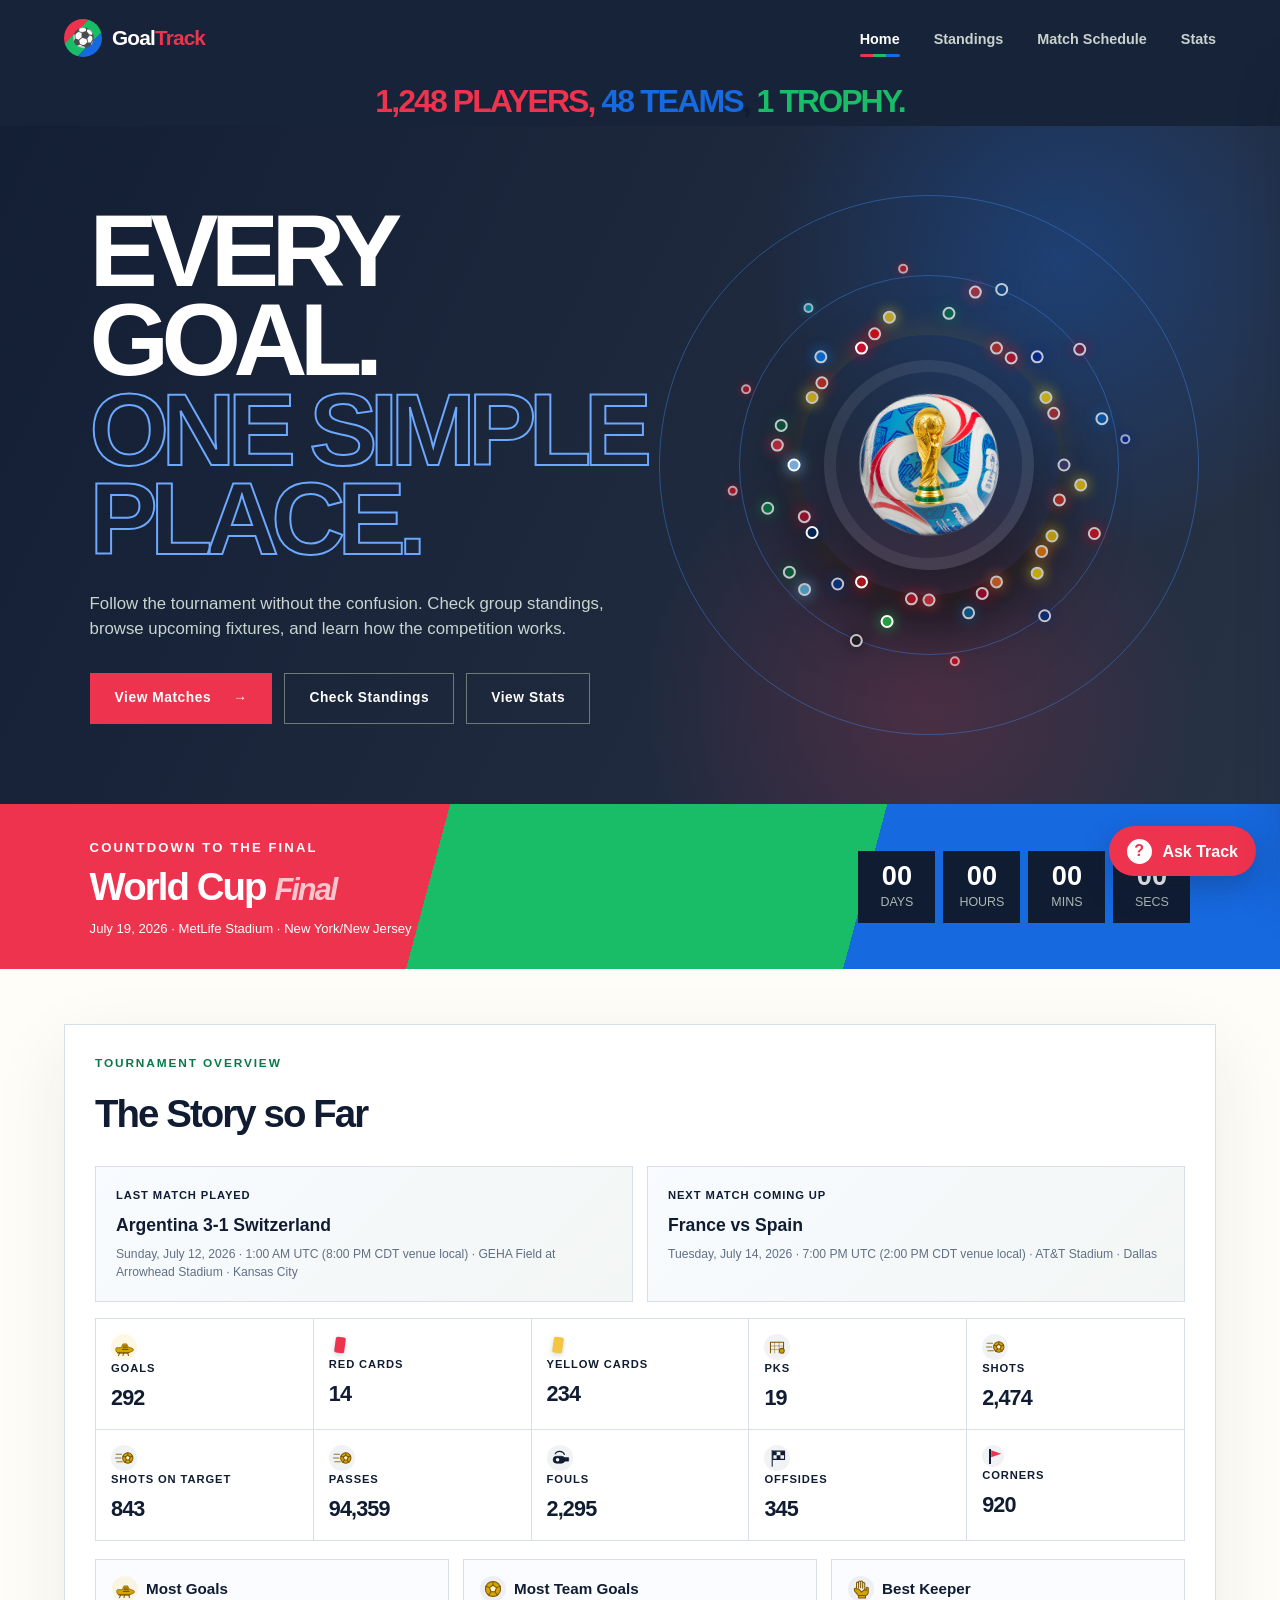
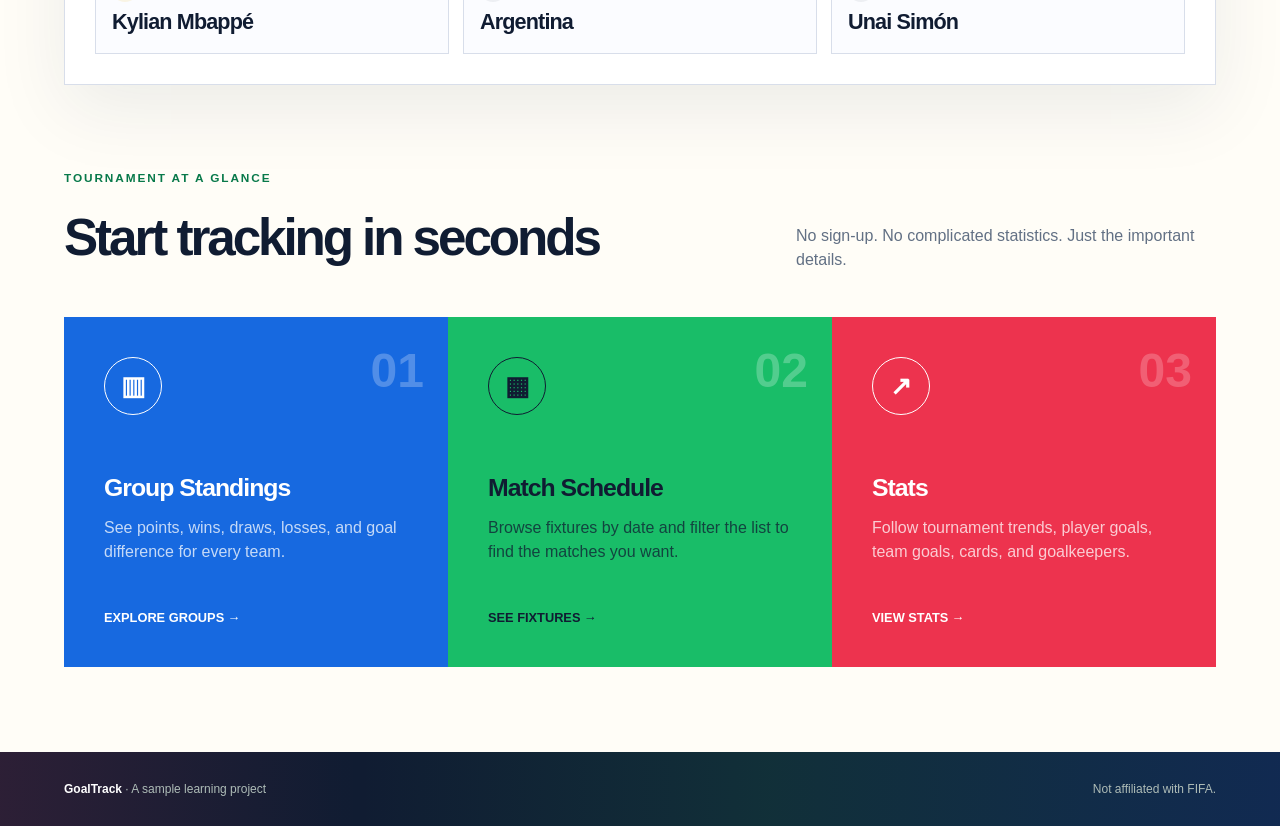
==== index.html @ da6ca35e "Soften active orbit star glow" ====
<!DOCTYPE html>
<html lang="en">
<head>
  <meta charset="UTF-8">
  <meta name="viewport" content="width=device-width, initial-scale=1.0">
  <meta name="description" content="A beginner-friendly FIFA World Cup tracker made with HTML, CSS, and JavaScript.">
  <title>GoalTrack | World Cup Tracker</title>
  <link rel="stylesheet" href="styles.css?v=orbit-star-soft">
</head>
<body>
  <!-- The header is shared across all three pages so navigation feels consistent. -->
  <header class="site-header">
    <a class="brand" href="index.html" aria-label="GoalTrack home">
      <span class="brand-ball" aria-hidden="true">⚽</span>
      <span>Goal<span>Track</span></span>
    </a>

    <button class="menu-button" type="button" aria-label="Open navigation" aria-expanded="false">
      <span></span>
      <span></span>
      <span></span>
    </button>

    <nav class="main-nav" aria-label="Main navigation">
      <a class="active" href="index.html">Home</a>
      <a href="standings.html">Standings</a>
      <a href="schedule.html">Match Schedule</a>
      <a href="stats.html">Stats</a>
    </nav>
  </header>
  <div class="tournament-tagline"><span class="tagline-red">1,248 Players,</span> <span class="tagline-blue">48 Teams</span>, <span class="tagline-green">1 Trophy.</span></div>

  <main>
    <!-- Hero sections quickly explain the purpose of a page. -->
    <section class="hero">
      <div id="badge-animation-stage" class="badge-animation-stage" aria-hidden="true"></div>
      <div class="hero-content">
        <h1>Every goal.<br><span>One simple place.</span></h1>
        <p class="hero-text">
          Follow the tournament without the confusion. Check group standings,
          browse upcoming fixtures, and learn how the competition works.
        </p>
        <div class="hero-actions">
          <a class="button button-primary" href="schedule.html">View Matches <span>→</span></a>
          <a class="button button-secondary" href="standings.html">Check Standings</a>
          <a class="button button-secondary" href="stats.html">View Stats</a>
        </div>
      </div>

      <div class="hero-visual" aria-label="Decorative football tournament graphic">
        <div class="orbit orbit-one"></div>
        <div class="orbit orbit-two"></div>
        <!-- JavaScript adds one progress dot for every tournament team here. -->
        <div id="team-orbit-dots" class="team-orbit-dots" aria-label="Team progress orbit"></div>
        <!-- This image is stored locally so it continues to work offline. -->
        <div class="football">
          <img src="trionda-ball.png" alt="Official adidas Trionda FIFA World Cup 2026 football">
        </div>
        <img class="trophy-overlay" src="world-cup-trophy.png" alt="" aria-hidden="true">
      </div>
    </section>

    <!-- JavaScript fills in the countdown to the tournament final. -->
    <section class="countdown-section" aria-labelledby="countdown-title">
      <div>
        <p class="section-kicker">COUNTDOWN TO THE FINAL</p>
        <h2 id="countdown-title">World Cup <span>Final</span></h2>
        <p>July 19, 2026 · MetLife Stadium · New York/New Jersey</p>
      </div>
      <div class="countdown" aria-label="Countdown to the World Cup final">
        <div><strong id="days">00</strong><span>Days</span></div>
        <div><strong id="hours">00</strong><span>Hours</span></div>
        <div><strong id="minutes">00</strong><span>Mins</span></div>
        <div><strong id="seconds">00</strong><span>Secs</span></div>
      </div>
    </section>

    <section id="tournament-overview" class="tournament-overview" aria-labelledby="overview-title">
      <div class="overview-heading">
        <div>
          <p class="section-kicker">TOURNAMENT OVERVIEW</p>
          <h2 id="overview-title">The Story so Far</h2>
        </div>
      </div>

      <div class="overview-grid">
        <article class="overview-match-card">
          <span>Last match played</span>
          <strong id="overview-last-match">Loading...</strong>
          <p id="overview-last-detail">Checking completed matches.</p>
        </article>

        <article class="overview-match-card">
          <span>Next match coming up</span>
          <strong id="overview-next-match">France vs Morocco</strong>
          <p id="overview-next-detail">Thursday, July 9, 2026 · 4:00 PM · Gillette Stadium · Boston</p>
        </article>
      </div>

      <div id="overview-totals" class="overview-totals" aria-label="Whole tournament totals"></div>

      <div class="overview-leaders">
        <article>
          <h3><span class="overview-icon icon-golden-cleat" aria-hidden="true"><svg viewBox="0 0 64 64" focusable="false"><path class="cleat-upper" d="M10 34 L24 34 L29 23 L40 23 L43 31 L58 37 C60 38 60 42 57 44 L43 50 L18 50 C12 50 8 45 8 39 C8 36 9 35 10 34 Z"></path><path class="cleat-sole" d="M13 49 H46"></path><path class="cleat-laces" d="M30 29 H40 M29 34 H42 M27 39 H44"></path><path class="cleat-stud" d="M19 50 L16 57 M31 50 L29 57 M43 50 L45 57"></path></svg></span> Most Goals</h3>
          <strong id="overview-scorer-title" class="overview-leader-name">Lionel Messi</strong>
        </article>
        <article>
          <h3><span class="overview-icon icon-golden-ball" aria-hidden="true"><svg viewBox="0 0 64 64" focusable="false"><circle class="gold-ball" cx="32" cy="32" r="22"></circle><path class="soccer-panel" d="M32 21 L42 28 L38 40 H26 L22 28 Z"></path><path class="soccer-seams" d="M32 21 L32 10 M42 28 L53 24 M38 40 L45 50 M26 40 L19 50 M22 28 L11 24"></path></svg></span> Most Team Goals</h3>
          <strong id="overview-team-title" class="overview-leader-name">Argentina</strong>
        </article>
        <article>
          <h3><span class="overview-icon icon-golden-glove" aria-hidden="true"><svg viewBox="0 0 64 64" focusable="false"><path class="glove-fingers" d="M19 31 V15 C19 11 25 11 25 15 V29 M25 28 V12 C25 8 31 8 31 12 V28 M31 28 V12 C31 8 37 8 37 12 V29 M37 30 V16 C37 12 43 12 43 16 V34"></path><path class="glove-palm" d="M18 31 C14 28 10 33 14 38 L24 51 H43 C49 51 53 47 53 40 V30 C53 26 47 26 47 30 V36 C44 34 41 34 38 37 L34 41 L27 34 C24 31 21 31 18 31 Z"></path><path class="glove-cuff" d="M25 51 H45 V58 H25 Z"></path></svg></span> Best Keeper</h3>
          <strong id="overview-keeper-title" class="overview-leader-name">Unai Simón</strong>
        </article>
      </div>
    </section>

    <section class="content-section">
      <div class="section-heading">
        <div>
          <p class="section-kicker">TOURNAMENT AT A GLANCE</p>
          <h2>Start tracking in seconds</h2>
        </div>
        <p>No sign-up. No complicated statistics. Just the important details.</p>
      </div>

      <div class="feature-grid">
        <a class="feature-card card-dark" href="standings.html">
          <span class="card-number">01</span>
          <div class="feature-icon">▥</div>
          <h3>Group Standings</h3>
          <p>See points, wins, draws, losses, and goal difference for every team.</p>
          <span class="text-link">Explore groups →</span>
        </a>

        <a class="feature-card card-green" href="schedule.html">
          <span class="card-number">02</span>
          <div class="feature-icon">▦</div>
          <h3>Match Schedule</h3>
          <p>Browse fixtures by date and filter the list to find the matches you want.</p>
          <span class="text-link">See fixtures →</span>
        </a>

        <a class="feature-card card-light" href="stats.html">
          <span class="card-number">03</span>
          <div class="feature-icon">↗</div>
          <h3>Stats</h3>
          <p>Follow tournament trends, player goals, team goals, cards, and goalkeepers.</p>
          <span class="text-link">View stats →</span>
        </a>
      </div>
    </section>
  </main>

  <footer class="site-footer">
    <p><strong>GoalTrack</strong> · A sample learning project</p>
    <p>Not affiliated with FIFA.</p>
  </footer>

  <button id="chat-toggle" class="chat-toggle" type="button" aria-expanded="false" aria-controls="chat-panel">
    <span aria-hidden="true">?</span> Ask Track
  </button>
  <aside id="chat-panel" class="chat-panel" aria-label="GoalTrack data assistant" aria-hidden="true">
    <div class="chat-header">
      <div><strong>Track</strong><span>Answers from this tracker</span></div>
      <button id="chat-close" type="button" aria-label="Close assistant">×</button>
    </div>
    <div id="chat-messages" class="chat-messages" aria-live="polite">
      <div class="chat-message assistant">Ask me about groups, standings, rankings, fixtures, results, or venues.</div>
    </div>
    <div class="chat-suggestions" aria-label="Suggested questions">
      <button type="button">When does Mexico play?</button>
      <button type="button">Show Group A</button>
      <button type="button">Who is ranked first?</button>
    </div>
    <form id="chat-form" class="chat-form">
      <label class="sr-only" for="chat-input">Ask Track a question</label>
      <input id="chat-input" type="text" autocomplete="off" placeholder="Ask about the tournament...">
      <button type="submit">Send</button>
    </form>
  </aside>
  <script src="data-loader.js"></script>
</body>
</html>
---- styles.css ----
﻿/* ---------- 1. Basic setup and reusable colors ---------- */
:root {
  --ink: #101c32;
  --red: #ed334e;
  --red-dark: #b71935;
  --green: #19bd68;
  --green-dark: #08794a;
  --blue: #1769e0;
  --blue-dark: #10469c;
  --cream: #f3f6fb;
  --paper: #fffdf7;
  --muted: #627084;
  --line: #d8deea;
  --white: #ffffff;
  --gold: #f4c542;

}

* {
  box-sizing: border-box;
}

html {
  scroll-behavior: smooth;
}

body {
  margin: 0;
  color: var(--ink);
  background: var(--paper);
  font-family: Arial, Helvetica, sans-serif;
  line-height: 1.5;
}

a {
  color: inherit;
  text-decoration: none;
}

button,
input {
  font: inherit;
}

button,
a {
  -webkit-tap-highlight-color: transparent;
}

.sr-only {
  position: absolute;
  width: 1px;
  height: 1px;
  padding: 0;
  margin: -1px;
  overflow: hidden;
  clip: rect(0, 0, 0, 0);
  white-space: nowrap;
  border: 0;
}

/* ---------- 2. Header and navigation ---------- */
.site-header {
  position: sticky;
  top: 0;
  z-index: 20;
  min-height: 76px;
  padding: 0 5vw;
  display: flex;
  align-items: center;
  justify-content: space-between;
  background: rgba(16, 28, 50, 0.97);
  color: var(--white);
  backdrop-filter: blur(10px);
}

.brand {
  display: flex;
  align-items: center;
  gap: 10px;
  font-size: 1.3rem;
  font-weight: 900;
  letter-spacing: -0.04em;
}

.brand > span:last-child > span {
  color: var(--red);
}

.brand-ball {
  display: grid;
  width: 38px;
  height: 38px;
  place-items: center;
  border-radius: 50%;
  background: linear-gradient(135deg, var(--red) 0 34%, var(--green) 34% 67%, var(--blue) 67%);
  font-size: 1.15rem;
}

.main-nav {
  display: flex;
  align-items: center;
  gap: 34px;
  font-size: 0.9rem;
  font-weight: 700;
}

.main-nav a {
  position: relative;
  padding: 27px 0 24px;
  color: #c8d2ce;
}

.main-nav a:hover,
.main-nav a.active {
  color: var(--white);
}

.main-nav a.active::after {
  position: absolute;
  right: 0;
  bottom: 17px;
  left: 0;
  height: 3px;
  border-radius: 3px;
  background: linear-gradient(90deg, var(--red) 0 33%, var(--green) 33% 66%, var(--blue) 66%);
  content: "";
}

.menu-button {
  display: none;
  padding: 8px;
  border: 0;
  background: transparent;
  cursor: pointer;
}

.menu-button span {
  display: block;
  width: 24px;
  height: 2px;
  margin: 5px;
  background: var(--white);
}

.tournament-tagline {
  position: sticky;
  top: 76px;
  z-index: 19;
  padding: 10px 5vw;
  background: rgba(16, 28, 50, 0.97);
  font-size: clamp(1.25rem, 2.5vw, 2.15rem);
  font-weight: 900;
  line-height: 0.95;
  letter-spacing: -0.06em;
  text-align: center;
  text-transform: uppercase;
}

.tagline-red {
  color: var(--red);
}

.tagline-blue {
  color: var(--blue);
}

.tagline-green {
  color: var(--green);
}

/* ---------- 3. Home hero ---------- */
.hero {
  position: relative;
  min-height: 610px;
  padding: 80px 7vw;
  display: grid;
  grid-template-columns: 1.05fr 0.95fr;
  align-items: center;
  overflow: hidden;
  background:
    radial-gradient(circle at 83% 20%, rgba(23, 105, 224, 0.32), transparent 25%),
    radial-gradient(circle at 72% 85%, rgba(237, 51, 78, 0.2), transparent 26%),
    linear-gradient(115deg, rgba(16, 28, 50, 0.99), rgba(16, 28, 50, 0.9)),
    repeating-linear-gradient(90deg, transparent 0 90px, rgba(255, 255, 255, 0.03) 90px 91px);
  color: var(--white);
}

.hero-content {
  position: relative;
  z-index: 3;
  max-width: 660px;
}

.eyebrow,
.section-kicker {
  margin: 0 0 12px;
  color: var(--green-dark);
  font-size: 0.74rem;
  font-weight: 900;
  letter-spacing: 0.16em;
}

.hero .eyebrow {
  color: #65e79f;
}

.hero h1,
.page-hero h1 {
  margin: 0;
  font-size: clamp(3.6rem, 8vw, 7.5rem);
  line-height: 0.87;
  letter-spacing: -0.075em;
  text-transform: uppercase;
}

.hero h1 span {
  color: transparent;
  -webkit-text-stroke: 2px #6ca8ff;
}

.hero-text {
  max-width: 540px;
  margin: 28px 0 32px;
  color: #c9d4d0;
  font-size: 1.05rem;
}

.hero-actions {
  display: flex;
  flex-wrap: wrap;
  gap: 12px;
}

.button {
  min-height: 51px;
  padding: 0 24px;
  display: inline-flex;
  align-items: center;
  justify-content: center;
  gap: 22px;
  border: 1px solid transparent;
  font-size: 0.86rem;
  font-weight: 900;
  letter-spacing: 0.04em;
}

.button-primary {
  background: var(--red);
  color: var(--white);
}

.button-secondary {
  border-color: #6d7b76;
  color: var(--white);
}

.button:hover {
  transform: translateY(-2px);
}

.hero-visual {
  position: relative;
  z-index: 3;
  min-height: 420px;
}

.badge-animation-stage {
  position: absolute;
  inset: 0;
  z-index: 0;
  overflow: hidden;
  pointer-events: none;
}

.badge-animation-stage.has-featured-badge-match {
  z-index: 7;
}

.shirt-badge-background {
  position: absolute;
  inset: -14%;
  display: grid;
  place-items: center;
  opacity: 0;
  transform: translateX(34vw) scale(1.08);
  animation: shirtBadgeFromRight 5s ease-in-out both;
}

.badge-from-right {
  animation-name: shirtBadgeFromRight;
}

.badge-from-left {
  animation-name: shirtBadgeFromLeft;
}

.badge-from-top {
  animation-name: shirtBadgeFromTop;
}

.badge-from-bottom {
  animation-name: shirtBadgeFromBottom;
}

.badge-from-middle {
  animation-name: shirtBadgeFromMiddle;
}

.badge-split-replace {
  animation-name: shirtBadgeSplitReplace;
}

.badge-close-in {
  animation-name: shirtBadgeCloseIn;
}

.shirt-badge-background img {
  width: min(46vw, 430px);
  height: min(46vw, 430px);
  object-fit: contain;
  opacity: 0.28;
  image-rendering: auto;
  filter: drop-shadow(0 22px 42px rgba(0, 0, 0, 0.42));
}

.shirt-badge-background.badge-needs-white-backdrop img {
  padding: clamp(18px, 3vw, 34px);
  background: rgba(255, 255, 255, 0.9);
  box-shadow: 0 24px 50px rgba(0, 0, 0, 0.32);
}

.featured-badge-match {
  position: absolute;
  inset: -10%;
  display: grid;
  place-items: center;
  grid-template-columns: 1fr;
  align-items: center;
  justify-content: center;
  animation: featuredBadgeFadeIn 900ms ease-out both;
}

.featured-split-badge {
  position: relative;
  width: min(50vw, 470px);
  height: min(50vw, 470px);
  opacity: 0.52;
  overflow: hidden;
  display: grid;
  place-items: center;
  border: clamp(8px, 1.4vw, 16px) solid rgba(255, 255, 255, 0.24);
  border-radius: 22% 22% 44% 44%;
  background: rgba(255, 255, 255, 0.07);
  box-shadow:
    inset 0 -85px 110px rgba(0, 0, 0, 0.2),
    0 32px 70px rgba(0, 0, 0, 0.38);
}

.featured-badge-half {
  position: absolute;
  inset: 0;
  min-width: 0;
  height: 100%;
  display: grid;
  place-items: center;
  overflow: hidden;
}

.featured-badge-half-home {
  clip-path: polygon(0 0, 63% 0, 37% 100%, 0 100%);
}

.featured-badge-half-away {
  clip-path: polygon(63% 0, 100% 0, 100% 100%, 37% 100%);
}

.featured-badge-half img,
.featured-badge-half .shirt-crest-fallback {
  width: min(34vw, 340px);
  height: min(34vw, 340px);
  object-fit: contain;
  filter: drop-shadow(0 26px 50px rgba(0, 0, 0, 0.46));
}

.featured-badge-half-home img,
.featured-badge-half-home .shirt-crest-fallback {
  transform: translateX(-8%);
}

.featured-badge-half-away img,
.featured-badge-half-away .shirt-crest-fallback {
  transform: translateX(8%);
}

.featured-badge-half .shirt-crest-fallback {
  opacity: 0.45;
}

.featured-badge-half.badge-needs-white-backdrop img {
  padding: clamp(16px, 2.5vw, 30px);
  background: rgba(255, 255, 255, 0.9);
  box-shadow: 0 24px 50px rgba(0, 0, 0, 0.32);
}

.featured-badge-divider {
  position: absolute;
  top: 5%;
  left: 50%;
  width: 3px;
  height: 90%;
  transform: translateX(-50%) skewX(-14deg);
  transform-origin: center;
  background: linear-gradient(transparent, rgba(255, 255, 255, 0.84), transparent);
  box-shadow: 0 0 22px rgba(255, 255, 255, 0.28);
}

.featured-scoreboard,
.featured-badge-vs {
  position: absolute;
  z-index: 3;
  font-family: var(--display-font);
  font-size: clamp(2.4rem, 6vw, 6rem);
  font-weight: 900;
  letter-spacing: -0.08em;
  text-shadow: 0 20px 45px rgba(0, 0, 0, 0.7);
}

.featured-scoreboard {
  top: clamp(20px, 6vw, 52px);
  left: 50%;
  color: #050505;
  display: inline-flex;
  align-items: center;
  justify-content: center;
  gap: clamp(8px, 1.6vw, 18px);
  padding: 0;
  transform: translateX(-50%);
  background: transparent;
  box-shadow: none;
}

.featured-score-dash {
  opacity: 0.62;
}

.featured-scoreboard:empty {
  display: none;
}

.featured-badge-vs {
  position: absolute;
  inset: 0;
  display: grid;
  place-items: center;
  font-size: clamp(2.2rem, 6vw, 5rem);
  color: rgba(255, 255, 255, 0.88);
}

.shirt-crest-fallback {
  width: min(46vw, 430px);
  height: min(46vw, 430px);
  display: grid;
  place-items: center;
  border: 18px solid rgba(255, 255, 255, 0.28);
  border-radius: 22% 22% 44% 44%;
  background:
    linear-gradient(135deg, rgba(255, 255, 255, 0.18), transparent 38%),
    radial-gradient(circle at 50% 18%, rgba(255, 255, 255, 0.18), transparent 32%),
    var(--badge-color);
  box-shadow:
    inset 0 -80px 100px rgba(0, 0, 0, 0.22),
    0 30px 70px rgba(0, 0, 0, 0.38);
  opacity: 0.18;
}

.shirt-crest-fallback span {
  color: rgba(255, 255, 255, 0.86);
  font-size: clamp(3.8rem, 10vw, 8rem);
  font-weight: 950;
  letter-spacing: -0.08em;
  text-shadow: 0 20px 45px rgba(0, 0, 0, 0.36);
}

@keyframes shirtBadgeFromRight {
  0% {
    opacity: 0;
    transform: translateX(34vw) scale(1.08);
  }
  20%, 76% {
    opacity: 1;
    transform: translateX(0) scale(1);
  }
  100% {
    opacity: 0;
    transform: translateX(0) scale(1);
  }
}

@keyframes shirtBadgeFromLeft {
  0% {
    opacity: 0;
    transform: translateX(-34vw) scale(1.08);
  }
  20%, 76% {
    opacity: 1;
    transform: translateX(0) scale(1);
  }
  100% {
    opacity: 0;
    transform: translateX(0) scale(1);
  }
}

@keyframes shirtBadgeFromTop {
  0% {
    opacity: 0;
    transform: translateY(-28vh) scale(1.08);
  }
  20%, 76% {
    opacity: 1;
    transform: translateY(0) scale(1);
  }
  100% {
    opacity: 0;
    transform: translateY(0) scale(1);
  }
}

@keyframes shirtBadgeFromBottom {
  0% {
    opacity: 0;
    transform: translateY(28vh) scale(1.08);
  }
  20%, 76% {
    opacity: 1;
    transform: translateY(0) scale(1);
  }
  100% {
    opacity: 0;
    transform: translateY(0) scale(1);
  }
}

@keyframes shirtBadgeFromMiddle {
  0% {
    opacity: 0;
    transform: scale(0.18);
    filter: blur(8px);
  }
  18%, 76% {
    opacity: 1;
    transform: scale(1);
    filter: blur(0);
  }
  100% {
    opacity: 0;
    transform: scale(1);
    filter: blur(0);
  }
}

@keyframes shirtBadgeSplitReplace {
  0% {
    opacity: 0;
    clip-path: inset(0 50% 0 50%);
    transform: scale(1.06);
  }
  20%, 76% {
    opacity: 1;
    clip-path: inset(0 0 0 0);
    transform: scale(1);
  }
  100% {
    opacity: 0;
    clip-path: inset(0 0 0 0);
    transform: scale(1);
  }
}

@keyframes shirtBadgeCloseIn {
  0% {
    opacity: 0;
    transform: translate(-42vw, -30vh) scale(2.2) rotate(-14deg);
    filter: blur(8px);
  }
  16% {
    opacity: 1;
    transform: translate(7vw, 5vh) scale(1.16) rotate(3deg);
    filter: blur(0);
  }
  28%, 76% {
    opacity: 1;
    transform: translate(0, 0) scale(1) rotate(0);
    filter: blur(0);
  }
  100% {
    opacity: 0;
    transform: translate(0, 0) scale(1) rotate(0);
    filter: blur(0);
  }
}

@keyframes featuredBadgeFadeIn {
  from {
    opacity: 0;
    transform: scale(1.08);
  }
  to {
    opacity: 0.32;
    transform: scale(1);
  }
}

@media (prefers-reduced-motion: reduce) {
  .shirt-badge-background {
    animation: none;
    opacity: 0.24;
    transform: none;
  }

  .shirt-badge-background:not(:first-child) {
    display: none;
  }
}

.hero-visual::before {
  content: "";
  position: absolute;
  top: 50%;
  left: 50%;
  z-index: 1;
  width: 260px;
  height: 260px;
  border-radius: 50%;
  background: transparent;
  box-shadow:
    0 35px 70px rgba(0, 0, 0, 0.45),
    0 0 34px rgba(255, 204, 61, 0.18);
  transform: translate(-50%, -50%);
}

.football {
  position: absolute;
  top: 50%;
  left: 50%;
  z-index: 4;
  width: 210px;
  height: 210px;
  display: block;
  border: 12px solid rgba(255, 255, 255, 0.08);
  border-radius: 50%;
  background: transparent;
  box-shadow:
    0 35px 60px rgba(0, 0, 0, 0.35);
  transform: translate(-50%, -50%) rotate(-9deg);
}

.football img {
  display: block;
  width: 100%;
  height: 100%;
  border-radius: 50%;
  object-fit: cover;
  mix-blend-mode: multiply;
}

.trophy-overlay {
  position: absolute;
  top: 50%;
  left: 50%;
  z-index: 6;
  width: 116px;
  height: 188px;
  object-fit: contain;
  filter:
    drop-shadow(0 14px 12px rgba(0, 0, 0, 0.48))
    drop-shadow(0 0 13px rgba(255, 204, 61, 0.32));
  transform: translate(-50%, -54%);
  pointer-events: none;
}

.orbit {
  position: absolute;
  top: 50%;
  left: 50%;
  z-index: 2;
  border: 1px solid rgba(64, 139, 244, 0.42);
  border-radius: 50%;
  transform: translate(-50%, -50%);
}

.orbit-one {
  width: 380px;
  height: 380px;
}

.orbit-two {
  width: 540px;
  height: 540px;
}

.team-orbit-dots {
  position: absolute;
  inset: 0;
  z-index: 5;
  pointer-events: none;
}

.team-orbit-dot {
  position: absolute;
  top: 50%;
  left: 50%;
  width: 10px;
  height: 10px;
  padding: 0;
  border: 2px solid rgba(255, 255, 255, 0.8);
  border-radius: 50%;
  background: var(--team-color);
  box-shadow: 0 0 10px color-mix(in srgb, var(--team-color) 75%, transparent);
  transform:
    translate(-50%, -50%)
    translate(var(--dot-x), var(--dot-y));
  transition: transform 600ms ease, width 250ms ease, height 250ms ease;
  pointer-events: auto;
  cursor: help;
}

.team-orbit-dot.has-progress {
  width: 13px;
  height: 13px;
  border-color: var(--white);
  box-shadow: 0 0 14px var(--team-color);
}

.team-orbit-dot.has-loss {
  opacity: 0.72;
}

.team-orbit-dot.is-featured {
  z-index: 9;
  width: 18px;
  height: 18px;
  opacity: 1;
  border-color: var(--white);
  box-shadow:
    0 0 0 3px color-mix(in srgb, var(--team-color) 14%, transparent),
    0 0 12px color-mix(in srgb, var(--team-color) 70%, transparent),
    0 0 22px color-mix(in srgb, var(--team-color) 45%, transparent);
  animation: featuredOrbitFade 5s ease-in-out both;
}

.team-orbit-dot.is-featured::before {
  content: "";
  position: absolute;
  top: 50%;
  left: 50%;
  width: min(56vw, 500px);
  height: min(56vw, 500px);
  pointer-events: none;
  background:
    linear-gradient(90deg, transparent 0 8%, color-mix(in srgb, var(--team-color) 62%, white) 8.7% 9.1%, transparent 10.3% 48.4%, color-mix(in srgb, var(--team-color) 66%, white) 49.9% 50.1%, transparent 51.6% 89.7%, color-mix(in srgb, var(--team-color) 62%, white) 90.9% 91.3%, transparent 92% 100%),
    linear-gradient(0deg, transparent 0 8%, color-mix(in srgb, var(--team-color) 62%, white) 8.7% 9.1%, transparent 10.3% 48.4%, color-mix(in srgb, var(--team-color) 66%, white) 49.9% 50.1%, transparent 51.6% 89.7%, color-mix(in srgb, var(--team-color) 62%, white) 90.9% 91.3%, transparent 92% 100%);
  clip-path: polygon(50% 0, 51.4% 4%, 50.2% 46%, 96% 48.6%, 100% 50%, 96% 51.4%, 50.2% 54%, 51.4% 96%, 50% 100%, 48.6% 96%, 49.8% 54%, 4% 51.4%, 0 50%, 4% 48.6%, 49.8% 46%, 48.6% 4%);
  filter: drop-shadow(0 0 4px color-mix(in srgb, var(--team-color) 65%, transparent));
  opacity: 0;
  transform: translate(-50%, -50%);
  animation: featuredOrbitFade 5s ease-in-out both;
}

.team-orbit-dot::after {
  position: absolute;
  bottom: calc(100% + 8px);
  left: 50%;
  z-index: 8;
  width: max-content;
  max-width: 150px;
  padding: 5px 8px;
  border-radius: 4px;
  background: var(--ink);
  color: var(--white);
  content: attr(data-label);
  font-size: 0.78rem;
  font-weight: 900;
  opacity: 0;
  transform: translateX(-50%) translateY(4px);
  transition: opacity 150ms ease, transform 150ms ease;
  pointer-events: none;
}

.team-orbit-dot:hover::after,
.team-orbit-dot:focus-visible::after {
  opacity: 1;
  transform: translateX(-50%) translateY(0);
}

@keyframes featuredOrbitFade {
  0% {
    opacity: 0;
  }

  18%, 78% {
    opacity: 0.48;
  }

  100% {
    opacity: 0;
  }
}

.country-chip {
  position: absolute;
  z-index: 4;
  padding: 10px 14px;
  border: 1px solid rgba(255, 255, 255, 0.18);
  background: rgba(255, 255, 255, 0.1);
  font-size: 0.74rem;
  font-weight: 900;
  backdrop-filter: blur(8px);
}

.country-chip span {
  margin-right: 7px;
  font-size: 1rem;
}

.chip-one { border-left: 3px solid var(--blue); }
.chip-two { border-left: 3px solid var(--green); }
.chip-three { border-left: 3px solid var(--red); }

.chip-one { top: 9%; left: 10%; }
.chip-two { right: 3%; bottom: 20%; }
.chip-three { bottom: 4%; left: 13%; }

/* ---------- 4. Countdown and shared content sections ---------- */
.countdown-section {
  padding: 30px 7vw;
  display: flex;
  align-items: center;
  justify-content: space-between;
  gap: 30px;
  background: linear-gradient(105deg, var(--red) 0 34%, var(--green) 34% 67%, var(--blue) 67%);
  color: var(--white);
}

.countdown-section h2 {
  margin: 0;
  font-size: clamp(1.6rem, 3vw, 2.5rem);
  letter-spacing: -0.05em;
}

.countdown-section h2 span {
  color: rgba(255, 255, 255, 0.72);
  font-size: 0.8em;
  font-style: italic;
}

.countdown-section p {
  margin: 4px 0 0;
  font-size: 0.82rem;
}

.countdown-section .section-kicker {
  color: var(--white);
}

.countdown {
  display: flex;
  gap: 8px;
}

.countdown div {
  min-width: 77px;
  padding: 11px 12px;
  text-align: center;
  background: var(--ink);
  color: var(--white);
}

.countdown strong,
.countdown span {
  display: block;
}

.countdown strong {
  font-size: 1.7rem;
  line-height: 1;
}

.countdown span {
  margin-top: 4px;
  color: #aab8b3;
  font-size: 0.78rem;
  text-transform: uppercase;
}

.tournament-overview {
  width: min(1180px, 90vw);
  margin: 55px auto 0;
  padding: 30px;
  border: 1px solid var(--line);
  background: var(--white);
  box-shadow: 0 24px 70px rgba(18, 33, 58, 0.08);
}

.overview-heading {
  display: flex;
  align-items: end;
  justify-content: space-between;
  gap: 24px;
  margin-bottom: 24px;
}

.overview-heading h2 {
  margin: 0;
  font-size: clamp(1.8rem, 3vw, 2.8rem);
  letter-spacing: -0.05em;
}

.overview-heading > p {
  max-width: 410px;
  margin: 0 0 6px;
  color: var(--muted);
  font-size: 0.86rem;
}

.overview-grid {
  display: grid;
  grid-template-columns: repeat(2, minmax(0, 1fr));
  gap: 14px;
}

.overview-match-card {
  padding: 20px;
  background: linear-gradient(135deg, #f8fbff, #f2f6f4);
  border: 1px solid var(--line);
}

.overview-match-card span,
.overview-totals span {
  display: block;
  color: var(--ink);
  font-size: 0.7rem;
  font-weight: 900;
  letter-spacing: 0.08em;
  text-transform: uppercase;
}

.overview-match-card strong {
  display: block;
  margin-top: 8px;
  color: var(--ink);
  font-size: 1.1rem;
}

.overview-match-card p {
  margin: 6px 0 0;
  color: var(--muted);
  font-size: 0.76rem;
}

.overview-totals {
  margin-top: 16px;
  display: grid;
  grid-template-columns: repeat(5, minmax(0, 1fr));
  border-top: 1px solid var(--line);
  border-left: 1px solid var(--line);
}

.overview-totals article {
  padding: 15px;
  border-right: 1px solid var(--line);
  border-bottom: 1px solid var(--line);
  background: #fff;
}

.overview-totals strong {
  display: block;
  margin-top: 5px;
  color: var(--ink);
  font-size: 1.35rem;
  letter-spacing: -0.04em;
}

.overview-leaders {
  margin-top: 18px;
  display: grid;
  grid-template-columns: repeat(3, minmax(0, 1fr));
  gap: 14px;
}

.overview-leaders article {
  border: 1px solid var(--line);
  background: #fbfcff;
}

.overview-leaders h3 {
  margin: 0;
  padding: 16px 16px 8px;
  display: flex;
  align-items: center;
  gap: 8px;
  color: var(--ink);
  font-size: 0.95rem;
}

.overview-leader-name {
  display: block;
  padding: 0 16px 18px;
  color: var(--ink);
  font-size: 1.35rem;
  line-height: 1.15;
  letter-spacing: -0.04em;
}

.overview-icon {
  position: relative;
  display: inline-block;
  width: 22px;
  height: 22px;
  margin-right: 7px;
  border-radius: 50%;
  background: rgba(16, 28, 50, 0.06);
  vertical-align: middle;
}

.overview-leaders h3 .overview-icon {
  flex: 0 0 auto;
  margin-right: 0;
}

.icon-golden-cleat {
  width: 26px;
  height: 26px;
  background: rgba(244, 197, 66, 0.14);
}

.overview-icon svg {
  position: absolute;
  inset: 2px;
  width: 22px;
  height: 22px;
}

.icon-golden-goal,
.icon-kick-ball,
.icon-golden-ball,
.icon-golden-glove,
.icon-slide-tackle,
.icon-checkered-flag {
  width: 26px;
  height: 26px;
}

.icon-golden-goal svg,
.icon-kick-ball svg,
.icon-golden-ball svg,
.icon-golden-glove svg,
.icon-slide-tackle svg,
.icon-checkered-flag svg {
  width: 22px;
  height: 22px;
}

.cleat-upper {
  fill: #d6a300;
  stroke: #7a5600;
  stroke-width: 2;
  stroke-linejoin: round;
}

.cleat-sole,
.cleat-laces,
.cleat-stud {
  fill: none;
  stroke: #7a5600;
  stroke-width: 3;
  stroke-linecap: round;
  stroke-linejoin: round;
}

.icon-red-card,
.icon-yellow-card {
  border-radius: 5px;
  background: transparent;
}

.icon-red-card::before,
.icon-yellow-card::before {
  content: "";
  position: absolute;
  inset: 3px 6px;
  border-radius: 2px;
  transform: rotate(8deg);
  box-shadow: 0 2px 5px rgba(16, 28, 50, 0.18);
}

.icon-red-card::before {
  background: var(--red);
}

.icon-yellow-card::before {
  background: var(--gold);
}

.goal-frame,
.goal-net,
.soccer-seams,
.glove-fingers,
.flag-pole,
.flag-border {
  fill: none;
  stroke: #7a5600;
  stroke-width: 3;
  stroke-linecap: round;
  stroke-linejoin: round;
}

.goal-net {
  stroke-width: 1.8;
  opacity: 0.75;
}

.goal-ball,
.gold-ball {
  fill: #d6a300;
  stroke: #7a5600;
  stroke-width: 3;
}

.glove-palm,
.glove-cuff {
  fill: #d6a300;
  stroke: #7a5600;
  stroke-width: 3;
  stroke-linejoin: round;
}

.shot-motion,
.foul-lanyard {
  fill: none;
  stroke: #7a5600;
  stroke-width: 3;
  stroke-linecap: round;
  stroke-linejoin: round;
}

.shot-motion {
  opacity: 0.8;
}

.shot-ball {
  fill: #d6a300;
  stroke: #7a5600;
  stroke-width: 3;
}

.soccer-panel {
  fill: #fff7cf;
  stroke: #7a5600;
  stroke-width: 3;
  stroke-linejoin: round;
}

.soccer-seams {
  stroke-width: 3;
}

.foul-whistle,
.foul-mouth {
  fill: var(--ink);
  stroke: var(--ink);
  stroke-width: 2;
  stroke-linejoin: round;
}

.foul-mouth {
  rx: 2;
}

.foul-hole {
  fill: var(--white);
}

.foul-lanyard {
  stroke: var(--ink);
  stroke-width: 3;
}

.flag-pole,
.flag-border {
  stroke: var(--ink);
}

.flag-black {
  fill: var(--ink);
}

.icon-corner-flag::before {
  content: "";
  position: absolute;
  left: 7px;
  top: 4px;
  width: 2px;
  height: 15px;
  background: var(--ink);
}

.icon-corner-flag::after {
  content: "";
  position: absolute;
  left: 9px;
  top: 5px;
  width: 10px;
  height: 7px;
  background: var(--red);
  clip-path: polygon(0 0, 100% 50%, 0 100%);
}


.overview-leader-row {
  min-height: 56px;
  padding: 10px 14px;
  display: grid;
  grid-template-columns: 26px 1fr auto;
  align-items: center;
  gap: 9px;
  border-bottom: 1px solid #edf0f5;
}

.overview-leader-row:last-child {
  border-bottom: 0;
}

.overview-leader-row > span {
  display: grid;
  width: 24px;
  height: 24px;
  place-items: center;
  border-radius: 50%;
  background: var(--ink);
  color: var(--white);
  font-size: 0.68rem;
  font-weight: 900;
}

.overview-leader-row strong,
.overview-leader-row small {
  display: block;
}

.overview-leader-row strong {
  font-size: 0.76rem;
}

.overview-leader-row small {
  margin-top: 3px;
  color: var(--muted);
  font-size: 0.62rem;
}

.overview-leader-row b {
  color: var(--ink);
  font-size: 0.68rem;
}

.content-section {
  width: min(1180px, 90vw);
  margin: 0 auto;
  padding: 85px 0;
}

.section-heading,
.standings-toolbar,
.schedule-toolbar {
  display: flex;
  align-items: end;
  justify-content: space-between;
  gap: 30px;
}

.section-heading h2,
.standings-toolbar h2 {
  margin: 0;
  font-size: clamp(2rem, 4vw, 3.3rem);
  letter-spacing: -0.06em;
}

.section-heading > p {
  max-width: 420px;
  margin: 0 0 5px;
  color: var(--muted);
}

.feature-grid {
  margin-top: 40px;
  display: grid;
  grid-template-columns: repeat(3, 1fr);
}

.feature-card {
  position: relative;
  min-height: 350px;
  padding: 40px;
  display: flex;
  flex-direction: column;
  align-items: flex-start;
  overflow: hidden;
  transition: transform 180ms ease;
}

a.feature-card:hover {
  z-index: 2;
  transform: translateY(-8px);
}

.card-dark {
  background: var(--blue);
  color: var(--white);
}

.card-green {
  background: var(--green);
}

.card-light {
  background: var(--red);
  color: var(--white);
}

.card-number {
  position: absolute;
  top: 18px;
  right: 24px;
  color: rgba(255, 255, 255, 0.25);
  font-size: 3rem;
  font-weight: 900;
}

.card-light .card-number {
  color: rgba(255, 255, 255, 0.22);
}

.feature-icon {
  display: grid;
  width: 58px;
  height: 58px;
  place-items: center;
  border: 1px solid currentColor;
  border-radius: 50%;
  font-size: 1.6rem;
  font-weight: 900;
}

.feature-card h3 {
  margin: 54px 0 10px;
  font-size: 1.55rem;
  letter-spacing: -0.04em;
}

.feature-card p {
  margin: 0;
  color: inherit;
  opacity: 0.75;
}

.text-link {
  margin-top: auto;
  padding-top: 25px;
  font-size: 0.8rem;
  font-weight: 900;
  text-transform: uppercase;
}

/* ---------- 5. Inner-page hero ---------- */
.page-hero {
  padding: 75px 7vw 70px;
  background:
    radial-gradient(circle at 88% 15%, rgba(23, 105, 224, 0.58), transparent 24%),
    radial-gradient(circle at 72% 95%, rgba(237, 51, 78, 0.4), transparent 28%),
    linear-gradient(110deg, transparent 55%, rgba(25, 189, 104, 0.18)),
    var(--ink);
  color: var(--white);
}

.page-hero h1 {
  font-size: clamp(3.7rem, 8vw, 6.5rem);
}

.page-hero > p:last-child {
  max-width: 540px;
  margin: 22px 0 0;
  color: #b9c6c1;
}

.page-content {
  padding-top: 65px;
}

/* ---------- 6. Standings page ---------- */
.legend {
  display: flex;
  gap: 20px;
  color: var(--muted);
  font-size: 0.8rem;
}

.legend-mark {
  display: inline-block;
  width: 9px;
  height: 9px;
  margin-right: 5px;
  border-radius: 50%;
}

.qualified { background: var(--green); }
.third-place-qualified { background: var(--green); }
.third-place { background: #d4d8d5; }
.eliminated { background: #d4d8d5; }

.group-tabs {
  margin: 35px 0 18px;
  padding-bottom: 5px;
  display: grid;
  grid-template-columns: repeat(12, minmax(82px, 1fr));
  gap: 8px;
  overflow-x: auto;
}

.group-tab,
.filter-button {
  padding: 10px 18px;
  border: 1px solid var(--line);
  background: transparent;
  color: var(--muted);
  font-size: 0.78rem;
  font-weight: 900;
  cursor: pointer;
}

.group-tab:hover,
.group-tab.active,
.filter-button:hover,
.filter-button.active {
  border-color: var(--blue);
  background: var(--blue);
  color: var(--white);
}

.table-card {
  border: 1px solid var(--line);
  background: var(--white);
  box-shadow: 0 14px 40px rgba(16, 28, 50, 0.08);
}

.standings-update {
  margin-bottom: 18px;
  padding: 15px 18px;
  display: flex;
  align-items: center;
  justify-content: space-between;
  gap: 20px;
  border-left: 4px solid var(--green);
  background: var(--cream);
  color: var(--muted);
  font-size: 0.76rem;
}

.standings-update strong,
.standings-update span {
  display: block;
}

.standings-update strong {
  color: var(--ink);
}

.table-title {
  padding: 28px 32px;
  display: flex;
  align-items: center;
  justify-content: space-between;
  border-bottom: 1px solid var(--line);
}

.table-title span {
  color: var(--green-dark);
  font-size: 0.7rem;
  font-weight: 900;
  letter-spacing: 0.15em;
}

.table-title h2 {
  margin: 3px 0 0;
  font-size: 1.7rem;
  letter-spacing: -0.04em;
}

.table-title p {
  color: var(--muted);
  font-size: 0.8rem;
}

.table-scroll {
  overflow-x: auto;
}

table {
  width: 100%;
  border-collapse: collapse;
  text-align: center;
}

th,
td {
  padding: 18px 16px;
  border-bottom: 1px solid #ebeeeb;
}

th {
  color: var(--muted);
  font-size: 0.68rem;
  letter-spacing: 0.08em;
  text-transform: uppercase;
}

th:nth-child(2),
td:nth-child(2) {
  min-width: 190px;
  text-align: left;
}

tbody tr:last-child td {
  border-bottom: 0;
}

tbody tr:hover {
  background: #f7faf7;
}

.position {
  position: relative;
  font-weight: 900;
}

.position::before {
  position: absolute;
  top: 12px;
  bottom: 12px;
  left: 0;
  width: 3px;
  background: #d4d8d5;
  content: "";
}

.advances .position::before {
  background: var(--green);
}

.third-advances .position::before {
  background: var(--green);
}

.third .position::before {
  background: #f0b429;
}

.team-cell {
  display: flex;
  align-items: center;
  gap: 12px;
  font-weight: 900;
}

.team-flag {
  font-size: 1.5rem;
}

.team-code,
.team .team-code {
  display: inline-grid;
  min-width: 2.4rem;
  min-height: 1.8rem;
  place-items: center;
  border-radius: 3px;
  background: var(--cream);
  color: var(--ink);
  font-size: 0.86rem;
  font-weight: 900;
  letter-spacing: 0.04em;
  line-height: 1;
}

.points {
  font-size: 1.1rem;
  font-weight: 900;
}

.fifa-rank {
  color: var(--green-dark);
  font-weight: 900;
}

.stat-help {
  margin-top: 18px;
  padding: 18px 22px;
  display: flex;
  flex-wrap: wrap;
  gap: 18px;
  background: var(--cream);
  color: var(--muted);
  font-size: 0.76rem;
}

.stat-help strong,
.stat-help b {
  color: var(--ink);
}

/* ---------- 7. Schedule page ---------- */
.schedule-toolbar {
  align-items: center;
  margin-bottom: 20px;
}

.filter-buttons {
  display: flex;
  flex-wrap: wrap;
  gap: 8px;
}

.knockout-bracket {
  margin: 0 0 34px;
  padding: 14px;
  border: 1px solid var(--line);
  border-radius: 26px;
  background: linear-gradient(135deg, rgba(23, 105, 224, 0.08), rgba(25, 189, 104, 0.08));
  box-shadow: 0 18px 45px rgba(16, 28, 50, 0.08);
  overflow: visible;
}

.knockout-bracket[hidden] {
  display: none;
}

.bracket-heading {
  margin-bottom: 14px;
  display: flex;
  align-items: end;
  justify-content: space-between;
  gap: 18px;
}

.bracket-heading h2 {
  margin: 0;
  font-size: clamp(1.2rem, 2.4vw, 1.7rem);
}

.bracket-heading p:last-child {
  max-width: 360px;
  margin: 0;
  color: var(--muted);
  font-size: 0.78rem;
}

.advancement-scroll {
  overflow-x: auto;
  overflow-y: visible;
  width: 100%;
  padding: 0 0 14px;
}

.advancement-tree {
  width: max-content;
  min-width: 100%;
  display: block;
  transform: none;
  transform-origin: top left;
}

@media (max-width: 1500px) {
  .advancement-tree {
    --bracket-scale: 1;
  }
}

@media (max-width: 1200px) {
  .advancement-tree {
    --bracket-scale: 1;
  }
}

.advance-node {
  position: relative;
  display: flex;
  align-items: center;
}

.advance-node-right {
  justify-content: flex-end;
}

.advance-leaf {
  min-height: 0;
}

.advance-children {
  position: relative;
  display: grid;
  gap: 4px;
}

.advance-children::before {
  content: "";
  position: absolute;
  top: 25%;
  right: -9px;
  bottom: 25%;
  border-right: 2px solid rgba(23, 105, 224, 0.35);
}

.advance-children > .advance-node::after {
  content: "";
  position: absolute;
  top: 50%;
  right: -9px;
  width: 9px;
  border-top: 2px solid rgba(23, 105, 224, 0.35);
}

.advance-children-right::before {
  right: auto;
  left: -9px;
  border-right: 0;
  border-left: 2px solid rgba(23, 105, 224, 0.35);
}

.advance-children-right > .advance-node::after {
  right: auto;
  left: -9px;
}

.advance-connector {
  width: 14px;
  border-top: 2px solid rgba(23, 105, 224, 0.35);
}

.finals-label {
  display: block;
  margin-bottom: 7px;
  color: var(--blue-dark);
  font-size: 0.58rem;
  font-weight: 900;
  letter-spacing: 0.08em;
  text-align: center;
  text-transform: uppercase;
}

.single-side-bracket {
  display: inline-block;
}

.split-bracket {
  display: grid;
  grid-template-columns: minmax(0, 1fr) 132px minmax(0, 1fr);
  align-items: center;
  gap: 12px;
  width: max-content;
  min-width: 100%;
  padding: 4px 12px 12px;
}

.bracket-half {
  display: flex;
  align-items: center;
}

.bracket-half-left {
  justify-content: flex-end;
}

.bracket-half-right {
  justify-content: flex-start;
}

.bracket-finals-column {
  display: grid;
  justify-items: center;
  align-content: center;
}

.final-stage-wrap {
  display: grid;
  justify-items: center;
}

.third-place-after-final {
  width: 132px;
  display: grid;
  justify-items: center;
}

.third-place-line {
  width: 2px;
  height: 15px;
  background: rgba(23, 105, 224, 0.35);
}

.championship-card .bracket-match,
.single-side-bracket > .advance-node > .bracket-match {
  border-color: var(--gold);
  box-shadow:
    0 12px 24px rgba(16, 28, 50, 0.08),
    0 0 0 3px rgba(244, 197, 66, 0.22);
}

.third-place-card .bracket-match {
  border-color: rgba(23, 105, 224, 0.42);
}

.bracket-round-matches {
  display: grid;
  gap: 12px;
}

.bracket-match {
  position: relative;
  width: 132px;
  padding: 7px;
  border: 1px solid rgba(16, 28, 50, 0.12);
  border-radius: 10px;
  background: var(--white);
  box-shadow: 0 8px 18px rgba(16, 28, 50, 0.08);
  cursor: pointer;
}

.bracket-match:focus-visible {
  outline: 2px solid var(--blue);
  outline-offset: 2px;
}

.bracket-match::after {
  display: none;
}

.bracket-match-finished {
  border-color: var(--green);
}

.bracket-round-label {
  margin-bottom: 3px;
  color: var(--blue-dark);
  font-size: 0.5rem;
  font-weight: 900;
  letter-spacing: 0.06em;
  text-transform: uppercase;
}

.bracket-match-meta {
  margin-bottom: 5px;
  display: flex;
  justify-content: space-between;
  color: var(--muted);
  font-size: 0.52rem;
  font-weight: 900;
  letter-spacing: 0.06em;
  text-transform: uppercase;
}

.bracket-team {
  display: grid;
  grid-template-columns: 1fr auto;
  align-items: center;
  gap: 4px;
  padding: 4px 5px;
  border-radius: 7px;
  color: var(--ink);
  font-size: 0.64rem;
  font-weight: 900;
  line-height: 1.05;
}

.bracket-team + .bracket-team {
  margin-top: 3px;
}

.bracket-team-winner {
  background: rgba(25, 189, 104, 0.14);
  color: var(--green-dark);
}

.bracket-team-code {
  display: none;
  min-width: 30px;
  padding: 3px 5px;
  border-radius: 999px;
  background: var(--cream);
  color: var(--blue-dark);
  font-size: 0.58rem;
  text-align: center;
}

.bracket-score {
  color: var(--red);
  font-size: 0.7rem;
}

.bracket-match-details {
  margin-top: 5px;
  padding-top: 5px;
  display: grid;
  gap: 2px;
  border-top: 1px solid rgba(16, 28, 50, 0.1);
  color: var(--muted);
  font-size: 0.5rem;
  line-height: 1.2;
}


.search-box {
  min-width: 240px;
  padding: 10px 14px;
  display: flex;
  align-items: center;
  gap: 8px;
  border: 1px solid var(--line);
  background: var(--white);
}

.search-box input {
  width: 100%;
  border: 0;
  outline: 0;
  background: transparent;
}

.schedule-note {
  margin-bottom: 38px;
  padding: 15px 18px;
  display: flex;
  align-items: center;
  justify-content: space-between;
  gap: 20px;
  border-left: 4px solid var(--green);
  background: var(--cream);
  color: var(--muted);
  font-size: 0.76rem;
}

.api-setup {
  margin-bottom: 18px;
  border: 1px solid var(--line);
  background: var(--white);
}

.api-setup summary {
  padding: 13px 16px;
  color: var(--blue);
  font-size: 0.78rem;
  font-weight: 900;
  cursor: pointer;
}

.api-setup-content {
  padding: 0 16px 16px;
  display: flex;
  align-items: end;
  flex-wrap: wrap;
  gap: 12px;
}

.api-setup label {
  min-width: min(320px, 100%);
  display: grid;
  gap: 5px;
  color: var(--muted);
  font-size: 0.7rem;
  font-weight: 900;
  text-transform: uppercase;
}

.api-key-input {
  min-height: 42px;
  padding: 0 12px;
  border: 1px solid var(--line);
  outline: 0;
  color: var(--ink);
  background: var(--paper);
}

.api-key-input:focus {
  border-color: var(--blue);
}

.api-save-button {
  min-height: 42px;
  padding: 0 16px;
  border: 0;
  background: var(--green);
  color: var(--ink);
  font-weight: 900;
  cursor: pointer;
}

.api-setup a {
  min-height: 42px;
  display: inline-flex;
  align-items: center;
  color: var(--blue);
  font-size: 0.75rem;
  font-weight: 900;
}

.api-message {
  width: 100%;
  color: var(--muted);
  font-size: 0.73rem;
}

.schedule-note strong,
.schedule-note span {
  display: block;
}

.schedule-note strong {
  color: var(--ink);
}

.update-data-button {
  flex: 0 0 auto;
  min-height: 44px;
  padding: 0 18px;
  border: 0;
  background: var(--blue);
  color: var(--white);
  font-weight: 900;
  cursor: pointer;
}

.update-data-button span {
  display: inline-block;
  margin-right: 7px;
  color: var(--white);
  font-size: 1.1rem;
}

.update-data-button:hover {
  background: var(--red);
}

.update-data-button:disabled {
  cursor: wait;
  opacity: 0.65;
}

.update-data-button.is-updated span {
  animation: update-spin 450ms ease;
}

@keyframes update-spin {
  to {
    transform: rotate(360deg);
  }
}

.date-group {
  margin-bottom: 48px;
}

.date-heading {
  margin-bottom: 15px;
  display: flex;
  align-items: center;
  gap: 15px;
}

.date-heading h2 {
  margin: 0;
  font-size: 1.2rem;
}

.date-heading::after {
  height: 1px;
  flex: 1;
  background: var(--line);
  content: "";
}

.match-grid {
  display: grid;
  grid-template-columns: repeat(2, 1fr);
  gap: 14px;
}

.match-card {
  padding: 24px;
  border: 1px solid var(--line);
  background: var(--white);
  transition: border-color 180ms ease, transform 180ms ease;
  cursor: pointer;
}

.match-card:hover,
.match-card:focus-visible {
  border-color: var(--blue);
  outline: 0;
  transform: translateY(-3px);
}

.match-card-finished {
  border-color: var(--ink);
  background: var(--ink);
  color: var(--white);
}

.match-card-finished:hover {
  border-color: var(--red);
}

.match-card-finished .match-meta,
.match-card-finished .match-location,
.match-card-finished .match-prediction {
  color: rgba(255, 255, 255, 0.72);
}

.match-card-finished .match-location {
  border-top-color: rgba(255, 255, 255, 0.2);
}

.match-card-finished .team-code {
  background: var(--white);
  color: var(--ink);
}

.match-card-finished .versus.score {
  background: var(--white);
  color: var(--ink);
}

.match-card-finished .versus.score span {
  color: var(--red);
}

.match-meta {
  margin-bottom: 22px;
  display: flex;
  justify-content: space-between;
  color: var(--muted);
  font-size: 0.7rem;
  font-weight: 900;
  letter-spacing: 0.08em;
  text-transform: uppercase;
}

.live-badge {
  color: #c32727;
}

.teams {
  display: grid;
  grid-template-columns: 1fr auto 1fr;
  align-items: center;
  gap: 16px;
}

.team {
  display: flex;
  align-items: center;
  gap: 10px;
  font-weight: 900;
}

.team:last-child {
  justify-content: flex-end;
  text-align: right;
}

.team span {
  font-size: 1.8rem;
}

.versus {
  display: grid;
  width: 46px;
  height: 46px;
  place-items: center;
  border-radius: 50%;
  background: var(--cream);
  font-size: 0.72rem;
  font-weight: 900;
}

.versus.score {
  width: auto;
  min-width: 62px;
  padding: 0 9px;
  display: flex;
  gap: 7px;
  border-radius: 6px;
  background: var(--ink);
  color: var(--white);
  font-size: 1rem;
}

.versus.score span {
  color: var(--green);
}

.prediction-score {
  display: grid;
  gap: 5px;
  align-self: center;
  justify-items: center;
  justify-self: center;
  margin: 0 auto;
  min-width: 118px;
  font-family: Arial, Helvetica, sans-serif;
  font-weight: 900;
  place-items: center;
  text-align: center;
}

.prediction-score > span {
  display: block;
  width: 100%;
  color: var(--ink);
  font-size: 1rem;
  font-weight: 900;
  line-height: 1.1;
  text-align: center;
  white-space: nowrap;
}

.prediction-score .versus.score {
  align-items: center;
  justify-content: center;
  font-family: Arial, Helvetica, sans-serif;
  font-weight: 900;
}

.match-details {
  margin: 22px 0 0;
  padding-top: 15px;
  border-top: 1px solid #ebeeeb;
  display: flex;
  align-items: center;
  justify-content: space-between;
  gap: 14px;
}

.match-location {
  color: var(--muted);
  font-size: 0.76rem;
}

.match-prediction {
  color: var(--muted);
  font-family: inherit;
  font-size: 0.76rem;
  font-weight: 400;
  text-align: right;
  white-space: nowrap;
}

.match-stats-dialog {
  width: min(760px, calc(100vw - 30px));
  padding: 0;
  border: 0;
  background: transparent;
}

.match-stats-dialog::backdrop {
  background: rgba(16, 28, 50, 0.62);
  backdrop-filter: blur(3px);
}

.match-stats-modal {
  position: relative;
  padding: 28px;
  border: 1px solid rgba(255, 255, 255, 0.2);
  border-radius: 24px;
  background:
    radial-gradient(circle at 92% 8%, rgba(23, 105, 224, 0.28), transparent 28%),
    linear-gradient(135deg, var(--white), #f7faf7);
  box-shadow: 0 26px 80px rgba(16, 28, 50, 0.35);
  color: var(--ink);
}

.match-stats-close {
  position: absolute;
  top: 18px;
  right: 18px;
  width: 38px;
  height: 38px;
  border: 0;
  border-radius: 50%;
  background: var(--ink);
  color: var(--white);
  font-size: 1.4rem;
  line-height: 1;
  cursor: pointer;
}

.match-stats-heading {
  padding-right: 42px;
}

.match-stats-heading span {
  color: var(--blue);
  font-size: 0.7rem;
  font-weight: 900;
  letter-spacing: 0.12em;
  text-transform: uppercase;
}

.match-stats-heading h2 {
  margin: 7px 0 8px;
  font-size: clamp(1.5rem, 4vw, 2.3rem);
  letter-spacing: -0.05em;
}

.match-stats-heading h2 b {
  display: inline-grid;
  min-width: 76px;
  margin: 0 8px;
  padding: 6px 10px;
  place-items: center;
  border-radius: 10px;
  background: var(--ink);
  color: var(--white);
  font-size: 1rem;
  letter-spacing: 0;
}

.match-stats-heading p {
  margin: 0;
  color: var(--muted);
  font-size: 0.82rem;
}

.match-stats-table {
  margin-top: 24px;
  overflow: hidden;
  border: 1px solid var(--line);
  border-radius: 18px;
  background: var(--white);
}

.match-stats-row {
  display: grid;
  grid-template-columns: minmax(92px, 1fr) minmax(128px, 1.1fr) minmax(92px, 1fr);
  align-items: center;
  border-top: 1px solid #ebeeeb;
  text-align: center;
}

.match-stats-row:first-child {
  border-top: 0;
}

.match-stats-row > * {
  padding: 12px 14px;
}

.match-stats-row span {
  font-weight: 900;
}

.match-stats-value.stat-better {
  color: var(--green-dark) !important;
}

.match-stats-row strong {
  color: var(--muted);
  font-size: 0.74rem;
  letter-spacing: 0.08em;
  text-transform: uppercase;
}

.match-stats-head {
  background: var(--ink);
  color: var(--white);
}

.match-stats-head strong {
  color: rgba(255, 255, 255, 0.72);
}

.match-stats-note {
  margin: 16px 0 0;
  color: var(--muted);
  font-size: 0.78rem;
}

.empty-message {
  padding: 50px;
  text-align: center;
  border: 1px dashed var(--line);
  color: var(--muted);
}

/* ---------- 8. Footer ---------- */
.site-footer {
  padding: 28px 5vw;
  display: flex;
  justify-content: space-between;
  gap: 20px;
  background:
    linear-gradient(90deg, rgba(237, 51, 78, 0.13), transparent 28%, rgba(25, 189, 104, 0.12) 60%, rgba(23, 105, 224, 0.18)),
    var(--ink);
  color: #aebcb7;
  font-size: 0.75rem;
}

.site-footer p {
  margin: 0;
}

.site-footer strong {
  color: var(--white);
}

.site-footer-api {
  display: grid;
  grid-template-columns: minmax(0, 1fr) auto minmax(0, 1fr);
  align-items: center;
}

.footer-copy {
  display: grid;
  gap: 5px;
  flex: 0 0 auto;
}

.api-popup-button {
  grid-column: 2;
  min-height: 42px;
  padding: 0 17px;
  border: 1px solid rgba(255, 255, 255, 0.28);
  background: rgba(255, 255, 255, 0.08);
  color: var(--white);
  font-size: 0.74rem;
  font-weight: 900;
  cursor: pointer;
}

.api-popup-button:hover {
  border-color: var(--green);
  background: rgba(25, 189, 104, 0.16);
}

.api-dialog {
  width: min(570px, calc(100vw - 30px));
  padding: 0;
  border: 0;
  background: var(--white);
  color: var(--ink);
  box-shadow: 0 28px 90px rgba(8, 15, 30, 0.45);
}

.api-dialog::backdrop {
  background: rgba(8, 15, 30, 0.75);
  backdrop-filter: blur(4px);
}

.api-dialog-heading {
  padding: 20px 22px;
  display: flex;
  align-items: center;
  justify-content: space-between;
  gap: 20px;
  border-bottom: 1px solid var(--line);
}

.api-dialog-heading span {
  color: var(--blue);
  font-size: 0.63rem;
  font-weight: 900;
  letter-spacing: 0.14em;
}

.api-dialog-heading h2 {
  margin: 2px 0 0;
  font-size: 1.45rem;
}

.api-dialog-close {
  width: 38px;
  height: 38px;
  border: 0;
  background: var(--cream);
  color: var(--ink);
  font-size: 1.45rem;
  cursor: pointer;
}

.api-dialog .api-setup-content {
  padding: 22px;
}

/* ---------- 9. Stats dashboard ---------- */
.stats-intro {
  display: flex;
  align-items: end;
  justify-content: space-between;
  gap: 30px;
}

.stats-intro h2,
.leaderboard-heading h2 {
  margin: 0;
  font-size: clamp(2rem, 4vw, 3.3rem);
  letter-spacing: -0.06em;
}

.stats-intro > p {
  max-width: 460px;
  margin: 0;
  color: var(--muted);
  font-size: 0.82rem;
}

.stats-chart-grid {
  margin-top: 36px;
  display: grid;
  grid-template-columns: repeat(2, minmax(0, 1fr));
  gap: 18px;
}

.stat-chart-card {
  padding: 25px;
  border: 1px solid var(--line);
  background: var(--white);
  box-shadow: 0 12px 34px rgba(16, 28, 50, 0.06);
}

.stat-chart-card:first-child {
  grid-column: span 2;
}

.trend-chart-card {
  grid-column: span 2;
  overflow: hidden;
}

.goal-trend-wrap {
  position: relative;
  min-height: 280px;
  overflow-x: auto;
  scrollbar-color: var(--blue) var(--cream);
}

.goal-trend-chart {
  display: block;
  width: 100%;
  min-width: 620px;
  height: auto;
  overflow: visible;
}

.trend-grid-line {
  stroke: #e4e9f1;
  stroke-width: 1;
}

.trend-axis {
  stroke: var(--ink);
  stroke-width: 2;
}

.trend-area {
  fill: rgba(26, 84, 214, 0.12);
}

.trend-line {
  fill: none;
  stroke: var(--blue);
  stroke-linecap: round;
  stroke-linejoin: round;
  stroke-width: 5;
}

.trend-point circle {
  fill: var(--red);
  stroke: var(--white);
  stroke-width: 3;
  cursor: help;
  transition: r 160ms ease;
}

.trend-point:hover circle {
  r: 10;
}

.red-card-trend .trend-line { stroke: var(--red); }
.red-card-trend .trend-area { fill: rgba(237, 51, 78, 0.12); }
.red-card-trend .trend-point circle { fill: var(--red); }

.yellow-card-trend .trend-line { stroke: #e4b600; }
.yellow-card-trend .trend-area { fill: rgba(228, 182, 0, 0.14); }
.yellow-card-trend .trend-point circle { fill: #e4b600; }

.penalty-trend .trend-line { stroke: var(--green); }
.penalty-trend .trend-area { fill: rgba(0, 160, 104, 0.12); }
.penalty-trend .trend-point circle { fill: var(--green); }

.time-played-trend .trend-line { stroke: var(--blue); }
.time-played-trend .trend-area { fill: rgba(26, 84, 214, 0.12); }
.time-played-trend .trend-point circle { fill: var(--blue); }

.trend-y-label,
.trend-x-label,
.trend-axis-title {
  fill: var(--muted);
  font-family: inherit;
  font-size: 12px;
  font-weight: 800;
}

.trend-y-label {
  text-anchor: end;
}

.trend-x-label,
.trend-axis-title {
  text-anchor: middle;
}

.trend-axis-title {
  font-size: 11px;
  text-transform: uppercase;
}

.trend-axis-title-y {
  text-anchor: middle;
  transform: rotate(-90deg);
  transform-origin: 16px 165px;
}

.trend-empty {
  position: absolute;
  top: 50%;
  left: 50%;
  margin: 0;
  padding: 14px 18px;
  border: 1px solid var(--line);
  background: var(--white);
  color: var(--muted);
  font-size: 0.75rem;
  font-weight: 800;
  transform: translate(-50%, -50%);
}

.goal-map-card {
  overflow: hidden;
}

.goal-pitch {
  position: relative;
  aspect-ratio: 1.65 / 1;
  margin: 12px 12px 38px 38px;
  border: 3px solid rgba(255, 255, 255, 0.9);
  outline: 12px solid #147a4d;
  background-color: #188b58;
  background-image:
    linear-gradient(rgba(255, 255, 255, 0.12) 1px, transparent 1px),
    linear-gradient(90deg, rgba(255, 255, 255, 0.12) 1px, transparent 1px),
    repeating-linear-gradient(90deg, rgba(255, 255, 255, 0.025) 0 10%, rgba(0, 0, 0, 0.025) 10% 20%);
  background-size: 10% 10%, 10% 10%, 100% 100%;
}

.pitch-halfway {
  position: absolute;
  top: 0;
  bottom: 0;
  left: 50%;
  width: 2px;
  background: rgba(255, 255, 255, 0.9);
}

.pitch-center-circle {
  position: absolute;
  top: 50%;
  left: 50%;
  width: 19%;
  aspect-ratio: 1;
  border: 2px solid rgba(255, 255, 255, 0.9);
  border-radius: 50%;
  transform: translate(-50%, -50%);
}

.pitch-center-dot {
  position: absolute;
  top: 50%;
  left: 50%;
  width: 7px;
  height: 7px;
  border-radius: 50%;
  background: var(--white);
  transform: translate(-50%, -50%);
}

.pitch-box {
  position: absolute;
  top: 24%;
  width: 16%;
  height: 52%;
  border: 2px solid rgba(255, 255, 255, 0.9);
}

.pitch-box-left {
  left: -2px;
}

.pitch-box-right {
  right: -2px;
}

.pitch-goal {
  position: absolute;
  top: 40%;
  width: 2.4%;
  height: 20%;
  border: 2px solid rgba(255, 255, 255, 0.9);
}

.pitch-goal-left {
  left: -2.7%;
}

.pitch-goal-right {
  right: -2.7%;
}

.pitch-grid-label {
  position: absolute;
  color: var(--muted);
  font-size: 0.65rem;
  font-weight: 900;
  text-transform: uppercase;
}

.pitch-grid-label.x-label {
  right: 0;
  bottom: -34px;
}

.pitch-grid-label.y-label {
  top: 50%;
  left: -69px;
  transform: rotate(-90deg);
}

.goal-marker {
  position: absolute;
  z-index: 4;
  width: 16px;
  height: 16px;
  padding: 0;
  border: 3px solid var(--white);
  border-radius: 50%;
  background: var(--marker-color);
  box-shadow: 0 0 0 3px rgba(16, 28, 50, 0.28);
  transform: translate(-50%, -50%);
  cursor: help;
}

.goal-marker::after {
  position: absolute;
  bottom: calc(100% + 8px);
  left: 50%;
  width: max-content;
  max-width: 220px;
  padding: 5px 8px;
  border-radius: 4px;
  background: var(--ink);
  color: var(--white);
  content: attr(data-goal);
  font-size: 0.78rem;
  font-weight: 900;
  opacity: 0;
  transform: translateX(-50%);
  pointer-events: none;
}

.goal-marker:hover::after,
.goal-marker:focus-visible::after {
  opacity: 1;
}

.pitch-empty {
  position: absolute;
  top: 50%;
  left: 50%;
  width: min(340px, 80%);
  padding: 18px;
  text-align: center;
  border: 1px solid rgba(255, 255, 255, 0.4);
  background: rgba(16, 28, 50, 0.78);
  color: var(--white);
  transform: translate(-50%, -50%);
}

.pitch-empty strong,
.pitch-empty span {
  display: block;
}

.pitch-empty span {
  margin-top: 7px;
  color: #c5d0df;
  font-size: 0.72rem;
}

.unlocated-goals {
  margin-top: 24px;
  padding: 15px;
  background: var(--cream);
}

.unlocated-goals > strong {
  font-size: 0.75rem;
}

.unlocated-goals > div {
  margin-top: 9px;
  display: flex;
  flex-wrap: wrap;
  gap: 7px;
}

.unlocated-goals span {
  padding: 5px 8px;
  border: 1px solid var(--line);
  background: var(--white);
  color: var(--muted);
  font-size: 0.65rem;
}

.stat-chart-heading {
  margin-bottom: 25px;
  display: flex;
  align-items: center;
  justify-content: space-between;
  gap: 15px;
}

.stat-chart-heading > div {
  display: flex;
  align-items: center;
  gap: 10px;
}

.stat-chart-heading span {
  color: var(--red);
  font-size: 0.72rem;
  font-weight: 900;
}

.stat-chart-heading h3 {
  margin: 0;
  font-size: 1.25rem;
}

.stat-chart-heading b {
  color: var(--muted);
  font-size: 0.65rem;
  text-transform: uppercase;
}

.coordinate-chart {
  position: relative;
  padding: 18px 0 29px 82px;
  border-bottom: 2px solid var(--ink);
  border-left: 2px solid var(--ink);
  background:
    repeating-linear-gradient(90deg, transparent 0 calc(25% - 1px), #e9edf4 calc(25% - 1px) 25%);
}

.chart-row {
  min-height: 37px;
  display: grid;
  grid-template-columns: 1fr;
  align-items: center;
}

.chart-team {
  position: absolute;
  left: -80px;
  width: 72px;
  overflow: hidden;
  color: var(--muted);
  font-size: 0.63rem;
  font-weight: 900;
  text-overflow: ellipsis;
  white-space: nowrap;
}

.chart-row:nth-of-type(2) .chart-team { top: 22px; }
.chart-row:nth-of-type(3) .chart-team { top: 59px; }
.chart-row:nth-of-type(4) .chart-team { top: 96px; }
.chart-row:nth-of-type(5) .chart-team { top: 133px; }
.chart-row:nth-of-type(6) .chart-team { top: 170px; }

.chart-team span {
  margin-right: 5px;
}

.chart-track {
  position: relative;
  height: 21px;
}

.chart-bar {
  height: 100%;
  min-width: 2px;
  border-radius: 0 4px 4px 0;
}

.chart-bar.color-1 { background: var(--blue); }
.chart-bar.color-2 { background: var(--green); }
.chart-bar.color-3 { background: var(--red); }

.chart-track strong {
  position: absolute;
  top: 2px;
  left: calc(min(100%, var(--bar-width, 0%)) + 7px);
  color: var(--ink);
  font-size: 0.72rem;
}

.chart-track .chart-bar + strong {
  left: auto;
  right: 4px;
}

.chart-scale {
  position: absolute;
  right: 0;
  bottom: -23px;
  left: 0;
  display: flex;
  justify-content: space-between;
  color: var(--muted);
  font-size: 0.78rem;
}

.chart-axis-label,
.chart-value-label {
  position: absolute;
  color: var(--muted);
  font-size: 0.6rem;
  font-weight: 900;
  text-transform: uppercase;
}

.chart-axis-label {
  top: 50%;
  left: -116px;
  transform: rotate(-90deg);
}

.chart-value-label {
  right: 0;
  bottom: -39px;
}

.leaderboard-heading {
  margin-top: 85px;
}

.leaderboard-grid {
  margin-top: 28px;
  display: grid;
  grid-template-columns: repeat(3, minmax(0, 1fr));
  gap: 16px;
}

.leaderboard-card {
  border: 1px solid var(--line);
  background: var(--white);
}

.leaderboard-title {
  padding: 20px;
  display: flex;
  align-items: center;
  gap: 10px;
  border-bottom: 1px solid var(--line);
}

.leaderboard-title span {
  color: var(--red);
  font-size: 0.7rem;
  font-weight: 900;
}

.leaderboard-title h3 {
  margin: 0;
  font-size: 1.12rem;
}

.leaderboard-row {
  min-height: 66px;
  padding: 12px 15px;
  display: grid;
  grid-template-columns: 28px 1fr auto;
  align-items: center;
  gap: 9px;
  border-bottom: 1px solid #edf0f5;
}

.leaderboard-row:last-child {
  border-bottom: 0;
}

.leader-position {
  display: grid;
  width: 27px;
  height: 27px;
  place-items: center;
  border-radius: 50%;
  background: var(--cream);
  color: var(--blue);
  font-size: 0.72rem;
  font-weight: 900;
}

.leaderboard-row strong,
.leaderboard-row span {
  display: block;
}

.leaderboard-row strong {
  font-size: 0.8rem;
}

.leaderboard-row div span {
  margin-top: 4px;
  color: var(--muted);
  font-size: 0.65rem;
}

.leaderboard-row b {
  color: var(--green-dark);
  font-size: 0.7rem;
}

.leaderboard-placeholder {
  opacity: 0.68;
}

.leaderboard-placeholder div span {
  white-space: normal;
}

.leaderboard-empty {
  min-height: 200px;
  padding: 30px;
  display: grid;
  place-content: center;
  text-align: center;
}

.leaderboard-empty strong,
.leaderboard-empty span {
  display: block;
}

.leaderboard-empty span {
  max-width: 240px;
  margin-top: 7px;
  color: var(--muted);
  font-size: 0.72rem;
}

/* ---------- 10. GoalTrack data assistant ---------- */
.chat-toggle {
  position: fixed;
  right: 24px;
  bottom: 24px;
  z-index: 40;
  min-height: 50px;
  padding: 0 18px;
  border: 0;
  border-radius: 25px;
  background: var(--red);
  color: var(--white);
  box-shadow: 0 12px 30px rgba(16, 28, 50, 0.28);
  font-weight: 900;
  cursor: pointer;
}

.chat-toggle span {
  display: inline-grid;
  width: 25px;
  height: 25px;
  margin-right: 7px;
  place-items: center;
  border-radius: 50%;
  background: var(--white);
  color: var(--red);
}

.chat-panel {
  position: fixed;
  top: 76px;
  right: 0;
  bottom: 0;
  z-index: 50;
  width: min(390px, 94vw);
  display: grid;
  grid-template-rows: auto 1fr auto auto;
  border-left: 1px solid var(--line);
  background: var(--paper);
  box-shadow: -18px 0 45px rgba(16, 28, 50, 0.2);
  transform: translateX(105%);
  transition: transform 220ms ease;
}

.chat-panel.open {
  transform: translateX(0);
}

.chat-header {
  padding: 18px;
  display: flex;
  align-items: center;
  justify-content: space-between;
  background: var(--ink);
  color: var(--white);
}

.chat-header strong,
.chat-header span {
  display: block;
}

.chat-header span {
  margin-top: 4px;
  color: #aebbd0;
  font-size: 0.7rem;
}

.chat-header button {
  width: 34px;
  height: 34px;
  border: 0;
  background: transparent;
  color: var(--white);
  font-size: 1.55rem;
  cursor: pointer;
}

.chat-messages {
  padding: 18px;
  display: flex;
  flex-direction: column;
  gap: 11px;
  overflow-y: auto;
}

.chat-message {
  max-width: 88%;
  padding: 11px 13px;
  border-radius: 14px;
  font-size: 0.84rem;
  line-height: 1.45;
}

.chat-message.assistant {
  align-self: flex-start;
  border-bottom-left-radius: 3px;
  background: var(--cream);
  color: var(--ink);
}

.chat-message.user {
  align-self: flex-end;
  border-bottom-right-radius: 3px;
  background: var(--blue);
  color: var(--white);
}

.chat-action-button {
  display: block;
  margin-top: 10px;
  padding: 9px 12px;
  border: 0;
  border-radius: 12px;
  background: var(--red);
  color: var(--white);
  font-size: 0.74rem;
  font-weight: 900;
  cursor: pointer;
}

.chat-suggestions {
  padding: 10px 14px;
  display: flex;
  gap: 7px;
  overflow-x: auto;
  border-top: 1px solid var(--line);
}

.chat-suggestions button {
  flex: 0 0 auto;
  padding: 7px 10px;
  border: 1px solid var(--line);
  border-radius: 14px;
  background: var(--white);
  color: var(--blue);
  font-size: 0.68rem;
  font-weight: 900;
  cursor: pointer;
}

.chat-form {
  padding: 12px;
  display: grid;
  grid-template-columns: 1fr auto;
  gap: 8px;
  border-top: 1px solid var(--line);
  background: var(--white);
}

.chat-form input {
  min-width: 0;
  min-height: 44px;
  padding: 0 12px;
  border: 1px solid var(--line);
  outline: 0;
}

.chat-form input:focus {
  border-color: var(--blue);
}

.chat-form button {
  padding: 0 16px;
  border: 0;
  background: var(--green);
  color: var(--ink);
  font-weight: 900;
  cursor: pointer;
}

.edit-dialog {
  width: min(760px, 94vw);
  border: 0;
  padding: 0;
  background: transparent;
}

.edit-dialog::backdrop {
  background: rgba(16, 28, 50, 0.62);
}

.edit-dialog-card {
  position: relative;
  padding: 26px;
  border: 1px solid var(--line);
  background: var(--white);
  box-shadow: 0 30px 80px rgba(16, 28, 50, 0.28);
}

.edit-dialog-card h2 {
  margin: 0;
  font-size: 1.7rem;
  letter-spacing: -0.05em;
}

.edit-dialog-card p {
  color: var(--muted);
  font-size: 0.85rem;
}

.edit-dialog-card label {
  display: grid;
  gap: 7px;
  color: var(--ink);
  font-size: 0.78rem;
  font-weight: 900;
}

.edit-password-input,
.leaderboard-edit-panel textarea,
.match-edit-form input {
  width: 100%;
  border: 1px solid var(--line);
  outline: 0;
  font: inherit;
}

.edit-password-input {
  min-height: 44px;
  padding: 0 12px;
}

.edit-password-input:focus,
.leaderboard-edit-panel textarea:focus,
.match-edit-form input:focus {
  border-color: var(--blue);
}

.edit-dialog-close {
  position: absolute;
  top: 14px;
  right: 14px;
  width: 34px;
  height: 34px;
  border: 0;
  border-radius: 50%;
  background: var(--cream);
  color: var(--ink);
  font-size: 1.4rem;
  cursor: pointer;
}

.edit-error {
  min-height: 20px;
  margin: 10px 0;
  color: var(--red-dark) !important;
  font-weight: 900;
}

.edit-actions {
  display: flex;
  flex-wrap: wrap;
  gap: 10px;
}

.danger-button {
  color: var(--red-dark);
}

.edit-mode-toolbar {
  position: fixed;
  left: 50%;
  bottom: 18px;
  z-index: 85;
  display: flex;
  align-items: center;
  gap: 10px;
  width: min(620px, calc(100vw - 32px));
  padding: 10px;
  border: 1px solid rgba(14, 53, 105, 0.18);
  background: var(--white);
  box-shadow: 0 18px 50px rgba(16, 28, 50, 0.18);
  transform: translateX(-50%);
}

.edit-mode-toolbar strong {
  margin-right: auto;
  color: var(--blue);
  font-size: 0.82rem;
  font-weight: 950;
}

.edit-mode-toolbar button {
  border: 0;
  padding: 8px 10px;
  background: var(--blue);
  color: var(--white);
  font-weight: 900;
  cursor: pointer;
}

.edit-mode-toolbar .edit-mode-delete {
  background: var(--cream);
  color: var(--red-dark);
}

.match-edit-form {
  display: grid;
  gap: 10px;
  margin-top: 16px;
  padding: 14px;
  border: 1px solid rgba(14, 53, 105, 0.18);
  background: rgba(14, 53, 105, 0.06);
}

.match-edit-row {
  display: grid;
  grid-template-columns: repeat(3, minmax(0, 1fr));
  gap: 8px;
}

.match-edit-section-title {
  display: grid;
  gap: 3px;
  padding-top: 4px;
  color: var(--ink);
}

.match-edit-section-title:not(:first-child) {
  margin-top: 8px;
  padding-top: 12px;
  border-top: 1px solid rgba(14, 53, 105, 0.16);
}

.match-edit-section-title strong {
  color: var(--blue);
  font-size: 0.78rem;
  font-weight: 950;
  text-transform: uppercase;
  letter-spacing: 0.08em;
}

.match-edit-section-title span {
  color: var(--muted);
  font-size: 0.76rem;
  font-weight: 700;
  text-transform: none;
  letter-spacing: 0;
}

.match-edit-team-labels {
  display: grid;
  grid-template-columns: repeat(2, minmax(0, 1fr));
  gap: 8px;
  margin-bottom: -2px;
}

.match-edit-team-labels span {
  padding: 7px 9px;
  background: rgba(237, 51, 78, 0.08);
  color: var(--red-dark);
  font-size: 0.72rem;
  font-weight: 950;
  text-align: center;
  text-transform: uppercase;
  letter-spacing: 0.04em;
}

.match-edit-form label {
  display: grid;
  gap: 5px;
  color: var(--ink);
  font-size: 0.68rem;
  font-weight: 900;
  text-transform: uppercase;
  letter-spacing: 0.05em;
}

.match-edit-field {
  padding: 8px;
  border: 1px solid rgba(14, 53, 105, 0.14);
  background: rgba(255, 255, 255, 0.72);
}

.match-edit-label-text {
  display: block;
  color: var(--blue);
  font-size: 0.72rem;
  font-weight: 950;
  line-height: 1.2;
  text-transform: uppercase;
  letter-spacing: 0.05em;
}

.match-edit-form input {
  min-height: 34px;
  padding: 0 8px;
  background: var(--white);
  color: var(--ink);
  font-size: 0.8rem;
  font-weight: 800;
}

.performance-edit-field {
  align-content: start;
}

.performance-star-editor {
  display: inline-flex;
  align-items: center;
  justify-content: center;
  width: 100%;
  min-height: 38px;
  padding: 0 8px;
  border: 1px solid rgba(14, 53, 105, 0.18);
  background: var(--white);
  color: var(--ink);
  cursor: pointer;
  font: inherit;
  text-align: left;
}

.performance-star-editor:focus {
  outline: 2px solid var(--blue);
  outline-offset: 2px;
}

.performance-edit-help {
  color: var(--muted);
  font-size: 0.68rem;
  font-weight: 700;
  line-height: 1.25;
  text-transform: none;
  letter-spacing: 0;
}

.star-rating {
  position: relative;
  display: inline-block;
  width: 104px;
  height: 22px;
  line-height: 0;
  vertical-align: middle;
}

.star-rating-back,
.star-rating-front {
  display: block;
  width: 104px;
  height: 22px;
}

.star-rating-back {
  color: rgba(16, 28, 50, 0.22);
}

.star-rating-front {
  position: absolute;
  top: 0;
  left: 0;
  width: var(--rating-percent);
  height: 22px;
  overflow: hidden;
  color: #f4b400;
  filter: drop-shadow(0 0 5px rgba(244, 180, 0, 0.24));
}

.star-rating-svg {
  display: block;
  width: 104px;
  height: 22px;
  fill: currentColor;
}

.star-rating-empty {
  color: var(--muted);
  font-weight: 900;
}

.match-edit-save {
  justify-self: start;
  border: 0;
  padding: 9px 13px;
  background: var(--blue);
  color: var(--white);
  font-weight: 900;
  cursor: pointer;
}

.leaderboard-edit-panel {
  margin-top: 24px;
  padding: 22px;
  border: 1px solid var(--line);
  background: var(--white);
  box-shadow: var(--shadow);
}

.leaderboard-edit-heading {
  display: flex;
  justify-content: space-between;
  gap: 18px;
  margin-bottom: 16px;
}

.leaderboard-edit-heading span {
  color: var(--red);
  font-weight: 900;
  text-transform: uppercase;
  letter-spacing: 0.08em;
}

.leaderboard-edit-heading h2 {
  margin: 4px 0 0;
  font-size: 1.6rem;
  letter-spacing: -0.05em;
}

.leaderboard-edit-heading p {
  max-width: 470px;
  margin: 0;
  color: var(--muted);
  font-size: 0.86rem;
}

.leaderboard-edit-form {
  display: grid;
  grid-template-columns: repeat(2, minmax(0, 1fr));
  gap: 14px;
}

.leaderboard-edit-form label {
  display: grid;
  gap: 8px;
  color: var(--ink);
  font-weight: 900;
}

.leaderboard-edit-panel textarea {
  min-height: 180px;
  padding: 12px;
  font-family: Consolas, "Courier New", monospace;
  font-size: 0.8rem;
  line-height: 1.45;
  resize: vertical;
}

.leaderboard-edit-form .edit-actions {
  grid-column: 1 / -1;
}

/* ---------- 11. Responsive styles for phones and tablets ---------- */
@media (max-width: 850px) {
  .hero {
    grid-template-columns: 1fr;
  }

  .hero-visual {
    min-height: 350px;
  }

  .feature-grid,
  .match-grid,
  .stats-chart-grid,
  .leaderboard-grid,
  .overview-grid,
  .overview-leaders {
    grid-template-columns: 1fr;
  }

  .overview-heading {
    align-items: flex-start;
    flex-direction: column;
  }

  .overview-totals {
    grid-template-columns: repeat(2, minmax(0, 1fr));
  }

  .match-edit-row,
  .match-edit-team-labels,
  .leaderboard-edit-form {
    grid-template-columns: 1fr;
  }

  .leaderboard-edit-heading {
    align-items: flex-start;
    flex-direction: column;
  }

  .edit-mode-toolbar {
    align-items: stretch;
    flex-direction: column;
  }

  .edit-mode-toolbar strong {
    margin-right: 0;
  }

  .stat-chart-card:first-child {
    grid-column: auto;
  }

  .trend-chart-card {
    grid-column: auto;
  }

  .stats-intro {
    align-items: flex-start;
    flex-direction: column;
  }

  .feature-card {
    min-height: 290px;
  }

  .countdown-section,
  .section-heading,
  .standings-toolbar,
  .schedule-toolbar {
    align-items: flex-start;
    flex-direction: column;
  }
}

@media (max-width: 640px) {
  .site-header {
    min-height: 66px;
  }

  .tournament-tagline {
    top: 66px;
    padding: 8px 6vw;
    font-size: clamp(0.95rem, 5vw, 1.35rem);
    letter-spacing: -0.04em;
  }

  .chat-toggle {
    right: 14px;
    bottom: 14px;
  }

  .chat-panel {
    top: auto;
    width: 100%;
    height: min(78vh, 620px);
    border-top: 1px solid var(--line);
    border-left: 0;
    transform: translateY(105%);
  }

  .chat-panel.open {
    transform: translateY(0);
  }

  .menu-button {
    display: block;
  }

  .main-nav {
    position: absolute;
    top: 66px;
    right: 0;
    left: 0;
    display: none;
    align-items: stretch;
    flex-direction: column;
    gap: 0;
    background: var(--ink);
  }

  .main-nav.open {
    display: flex;
  }

  .main-nav a {
    padding: 16px 5vw;
    border-top: 1px solid rgba(255, 255, 255, 0.08);
  }

  .main-nav a.active::after {
    top: 12px;
    right: auto;
    bottom: 12px;
    left: 0;
    width: 3px;
    height: auto;
  }

  .hero {
    min-height: auto;
    padding: 65px 6vw 35px;
  }

  .hero h1 {
    font-size: clamp(3.2rem, 16vw, 5rem);
  }

  .hero-visual {
    min-height: 300px;
  }

  .football {
    width: 155px;
    height: 155px;
    border-width: 9px;
  }

  .trophy-overlay {
    width: 84px;
    height: 138px;
  }

  .orbit-one {
    width: 245px;
    height: 245px;
  }

  .orbit-two {
    width: 330px;
    height: 330px;
  }

  .countdown-section {
    padding: 26px 6vw;
  }

  .countdown {
    width: 100%;
  }

  .countdown div {
    min-width: 0;
    flex: 1;
    padding: 10px 4px;
  }

  .countdown strong {
    font-size: 1.3rem;
  }

  .content-section {
    width: 88vw;
    padding: 58px 0;
  }

  .tournament-overview {
    width: 88vw;
    margin-top: 35px;
    padding: 22px;
  }

  .overview-totals {
    grid-template-columns: 1fr;
  }

  .feature-card {
    padding: 30px;
  }

  .page-hero {
    padding: 58px 6vw;
  }

  .page-hero h1 {
    font-size: clamp(3.2rem, 16vw, 5rem);
  }

  .legend {
    flex-direction: column;
    gap: 5px;
  }

  .standings-update {
    align-items: flex-start;
    flex-direction: column;
  }

  .table-title {
    padding: 22px;
  }

  .table-title p {
    display: none;
  }

  th,
  td {
    padding: 15px 12px;
  }

  .search-box {
    width: 100%;
    min-width: 0;
  }

  .schedule-note {
    align-items: flex-start;
    flex-direction: column;
  }

  .teams {
    gap: 8px;
  }

  .match-details {
    align-items: flex-start;
    flex-direction: column;
    gap: 6px;
  }

  .match-prediction {
    text-align: left;
    white-space: normal;
  }

  .team {
    flex-direction: column;
    gap: 6px;
    font-size: 0.78rem;
  }

  .team:last-child {
    flex-direction: column-reverse;
  }

  .site-footer {
    align-items: flex-start;
    flex-direction: column;
  }

  .site-footer-api {
    padding-bottom: 86px;
    display: grid;
    grid-template-columns: 1fr;
    align-items: stretch;
  }

  .api-popup-button {
    grid-column: 1;
    width: min(240px, 100%);
    justify-self: center;
  }
}
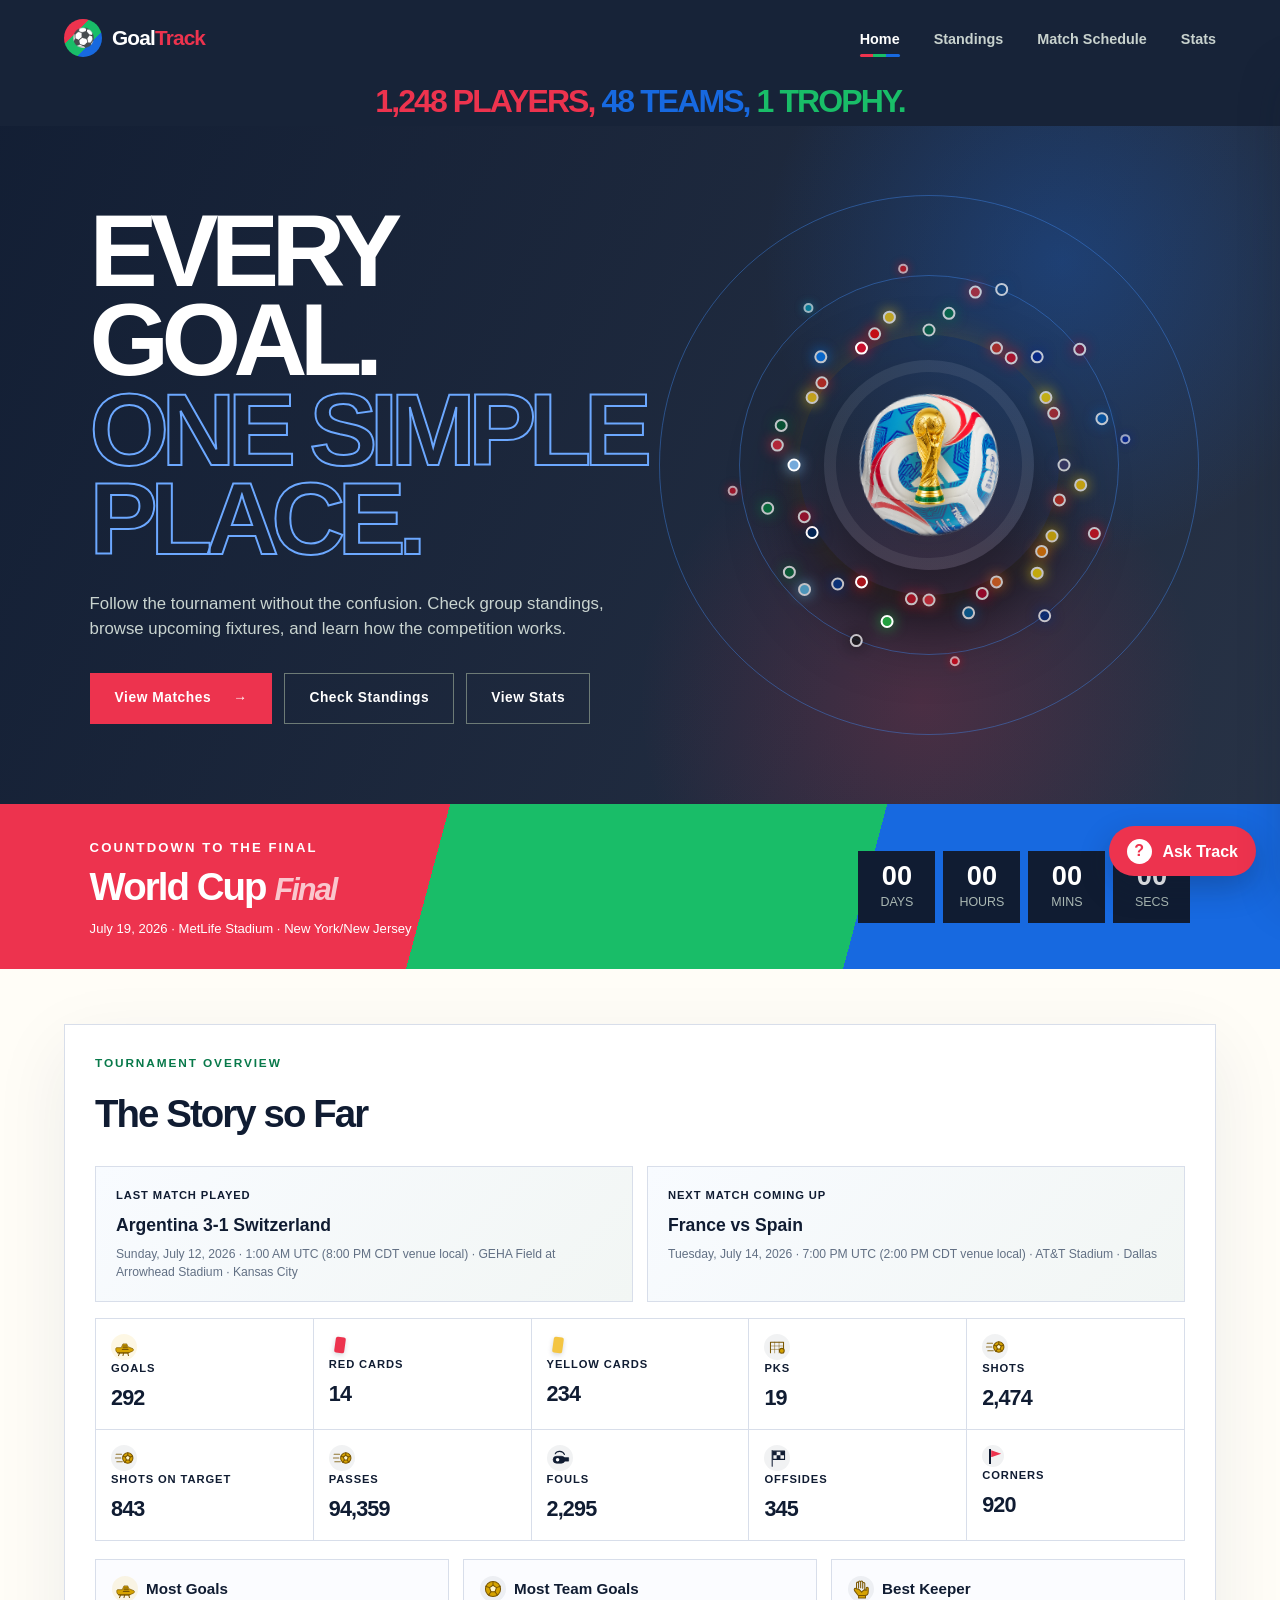
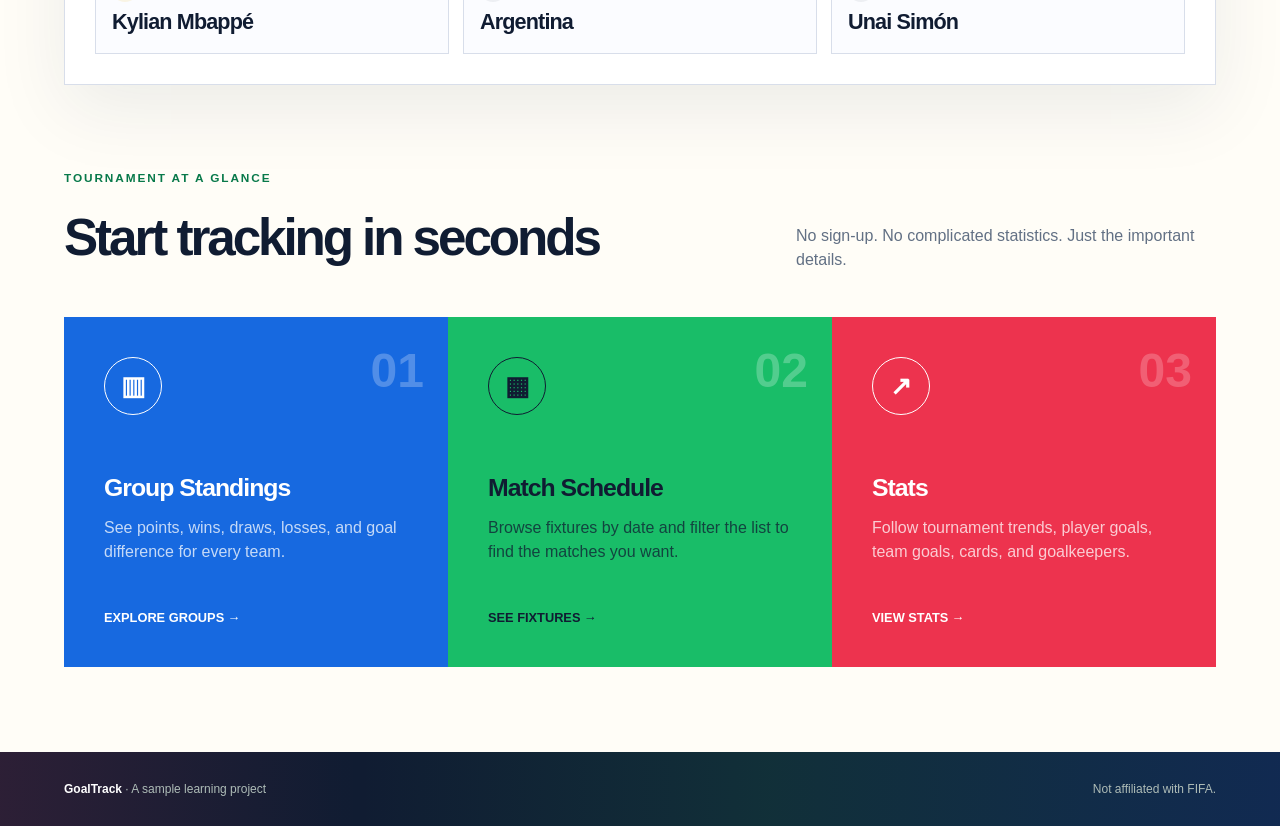
==== commit 0a45ea17: "Fix tagline comma color" ====
--- a/index.html
+++ b/index.html
@@ -28,7 +28,7 @@
       <a href="stats.html">Stats</a>
     </nav>
   </header>
-  <div class="tournament-tagline"><span class="tagline-red">1,248 Players,</span> <span class="tagline-blue">48 Teams</span>, <span class="tagline-green">1 Trophy.</span></div>
+  <div class="tournament-tagline"><span class="tagline-red">1,248 Players,</span> <span class="tagline-blue">48 Teams,</span> <span class="tagline-green">1 Trophy.</span></div>
 
   <main>
     <!-- Hero sections quickly explain the purpose of a page. -->
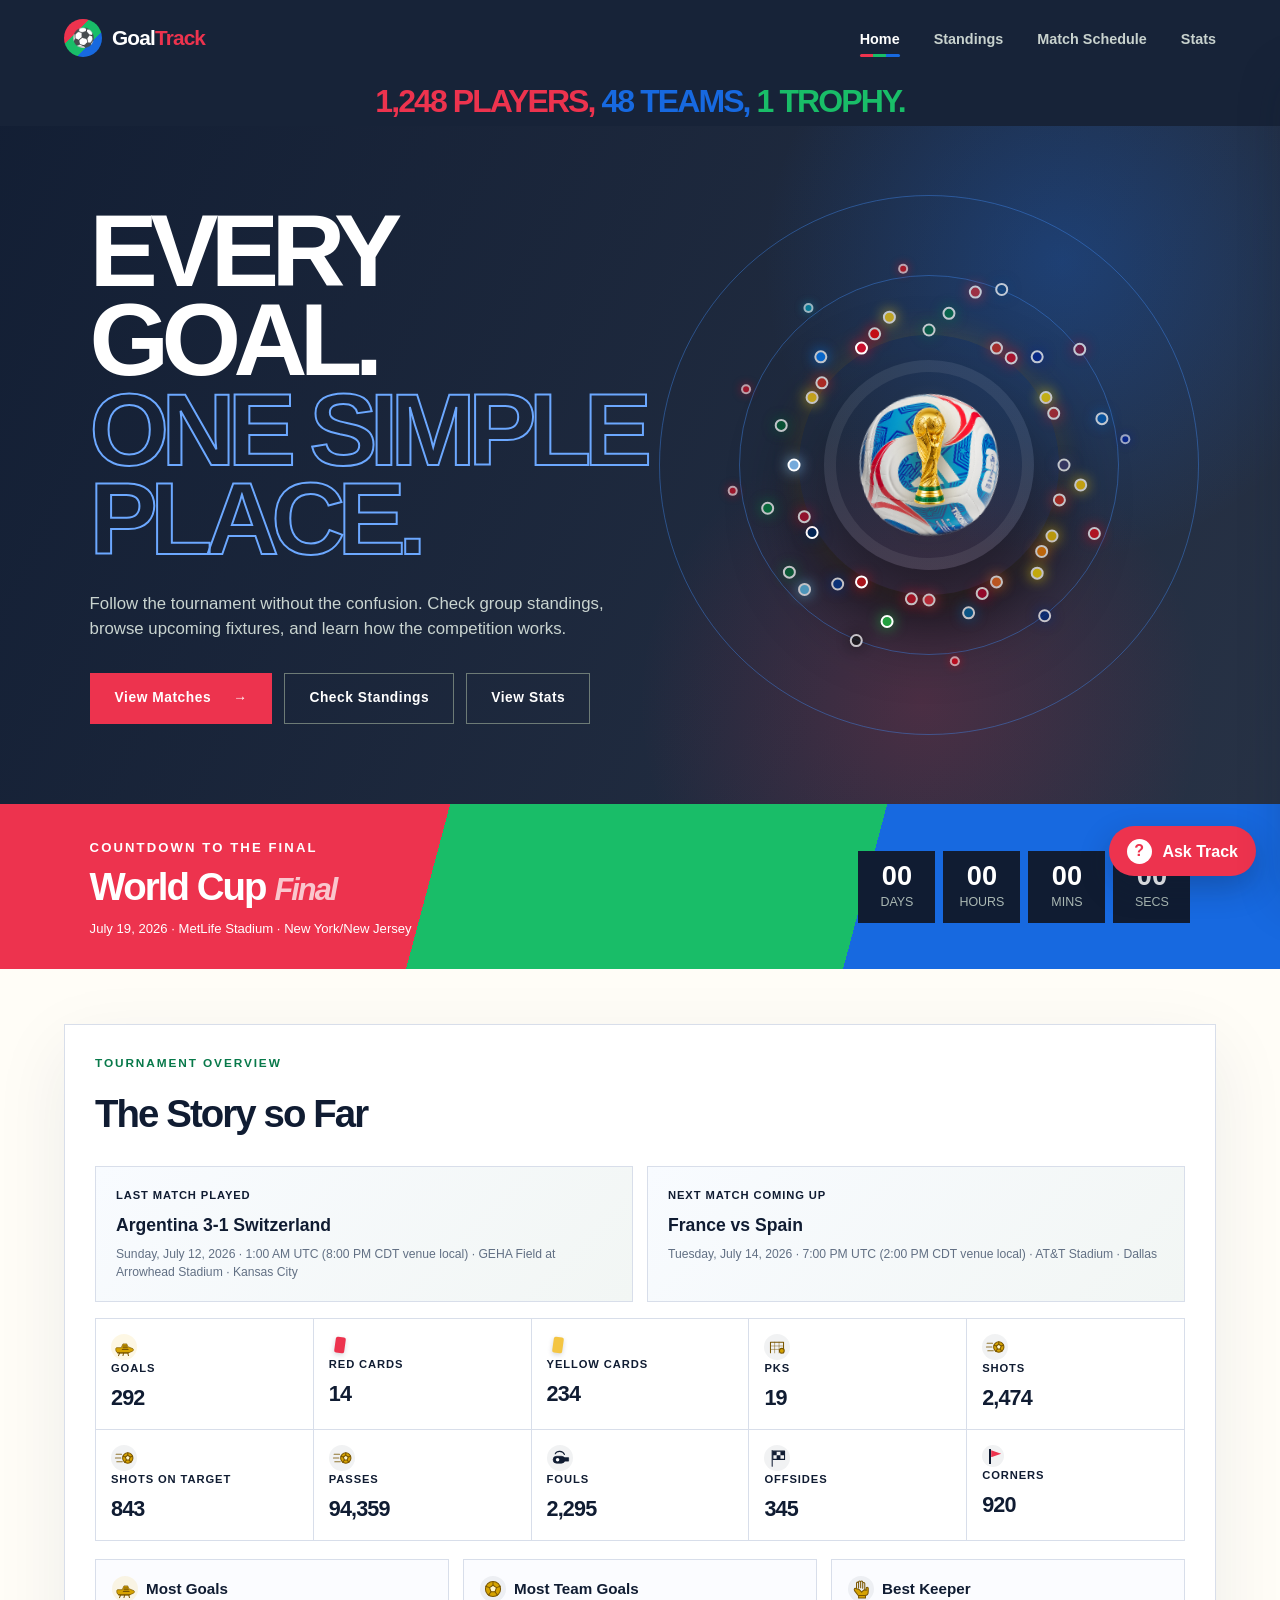
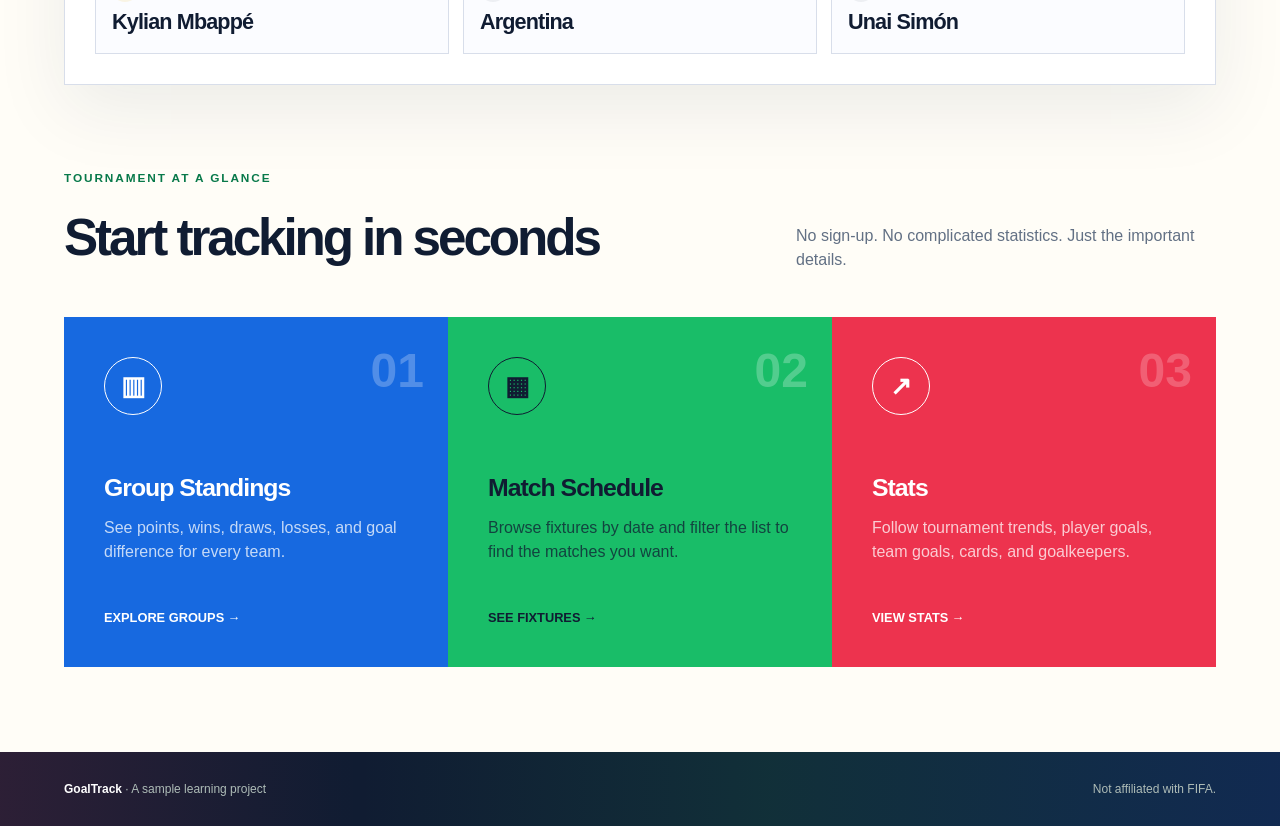
==== commit 0fa53630: "Add GoalTrack favicon" ====
--- a/index.html
+++ b/index.html
@@ -2,11 +2,12 @@
 <html lang="en">
 <head>
   <meta charset="UTF-8">
-  <meta name="viewport" content="width=device-width, initial-scale=1.0">
-  <meta name="description" content="A beginner-friendly FIFA World Cup tracker made with HTML, CSS, and JavaScript.">
-  <title>GoalTrack | World Cup Tracker</title>
+  <meta name="viewport" content="width=device-width, initial-scale=1.0">
+  <meta name="description" content="A beginner-friendly FIFA World Cup tracker made with HTML, CSS, and JavaScript.">
+  <title>GoalTrack | World Cup Tracker</title>
+  <link rel="icon" href="favicon.svg" type="image/svg+xml">
   <link rel="stylesheet" href="styles.css?v=orbit-star-soft">
-</head>
+</head>
 <body>
   <!-- The header is shared across all three pages so navigation feels consistent. -->
   <header class="site-header">
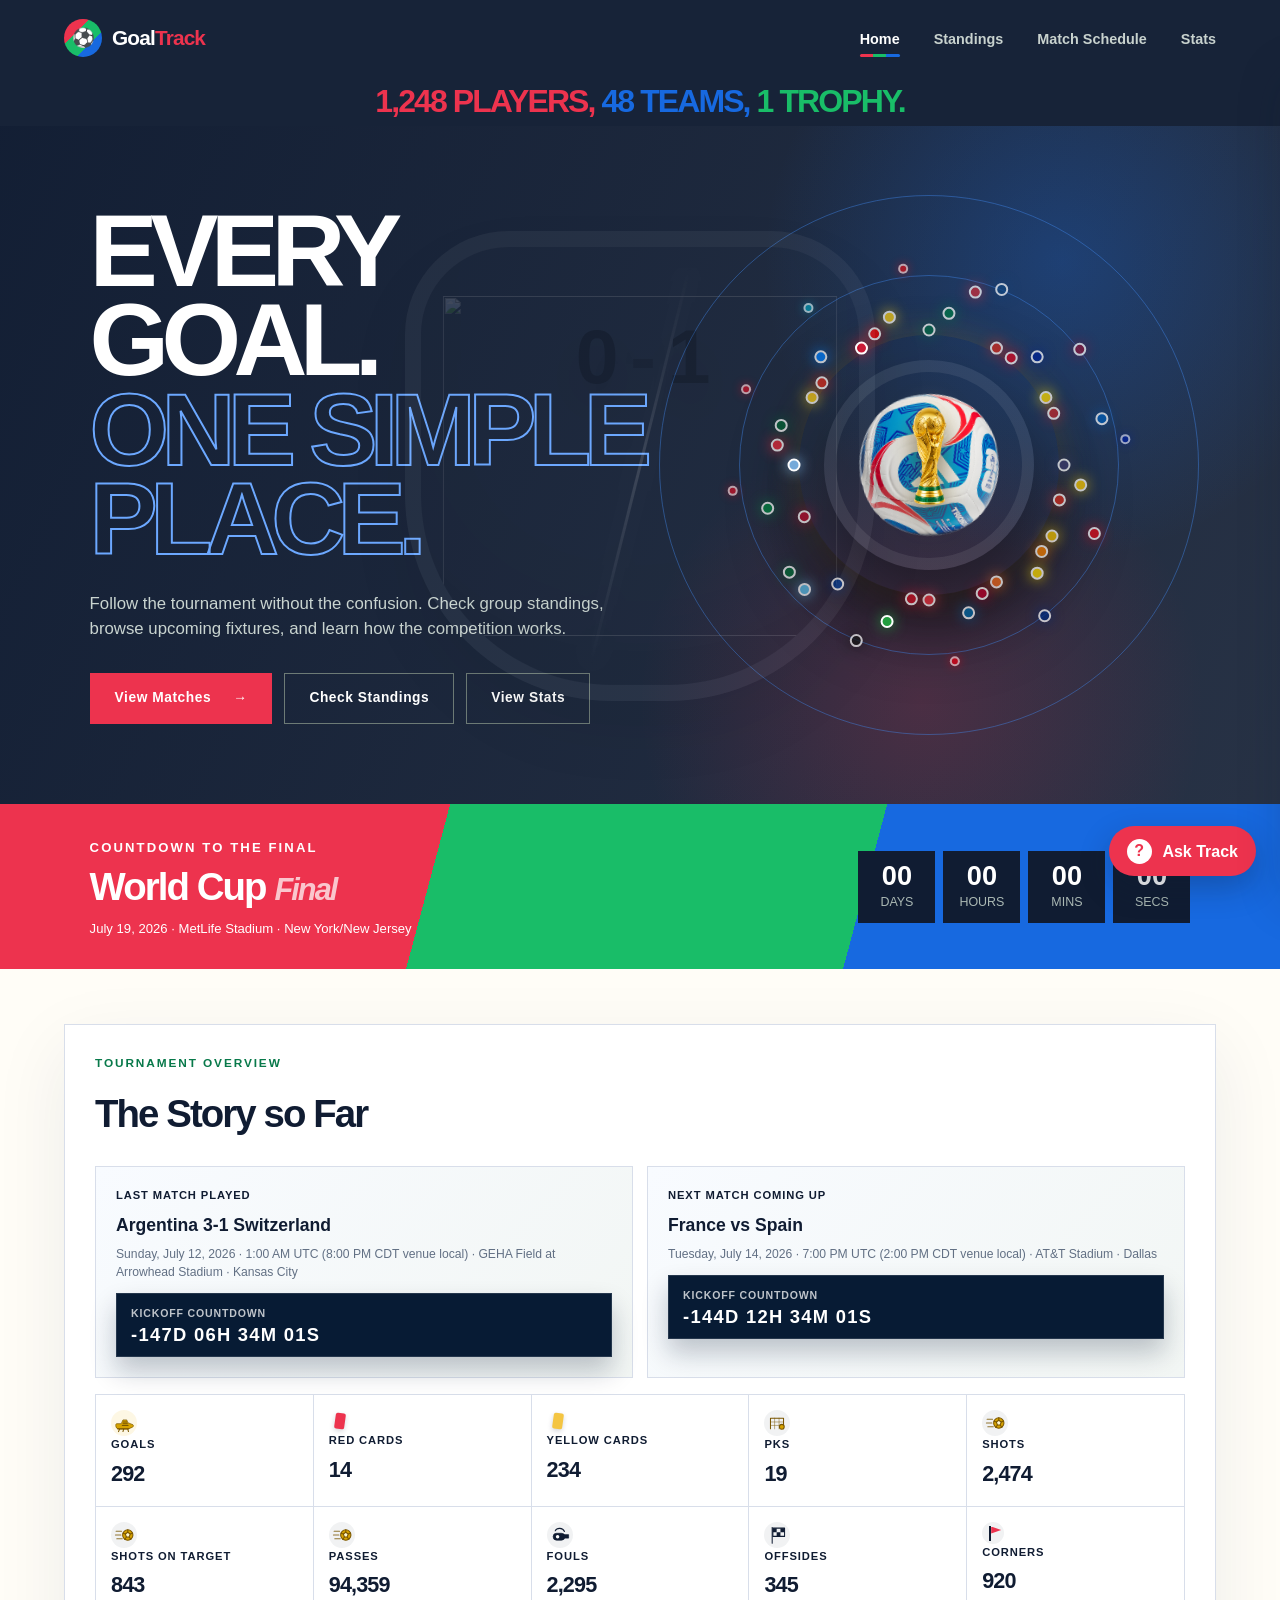
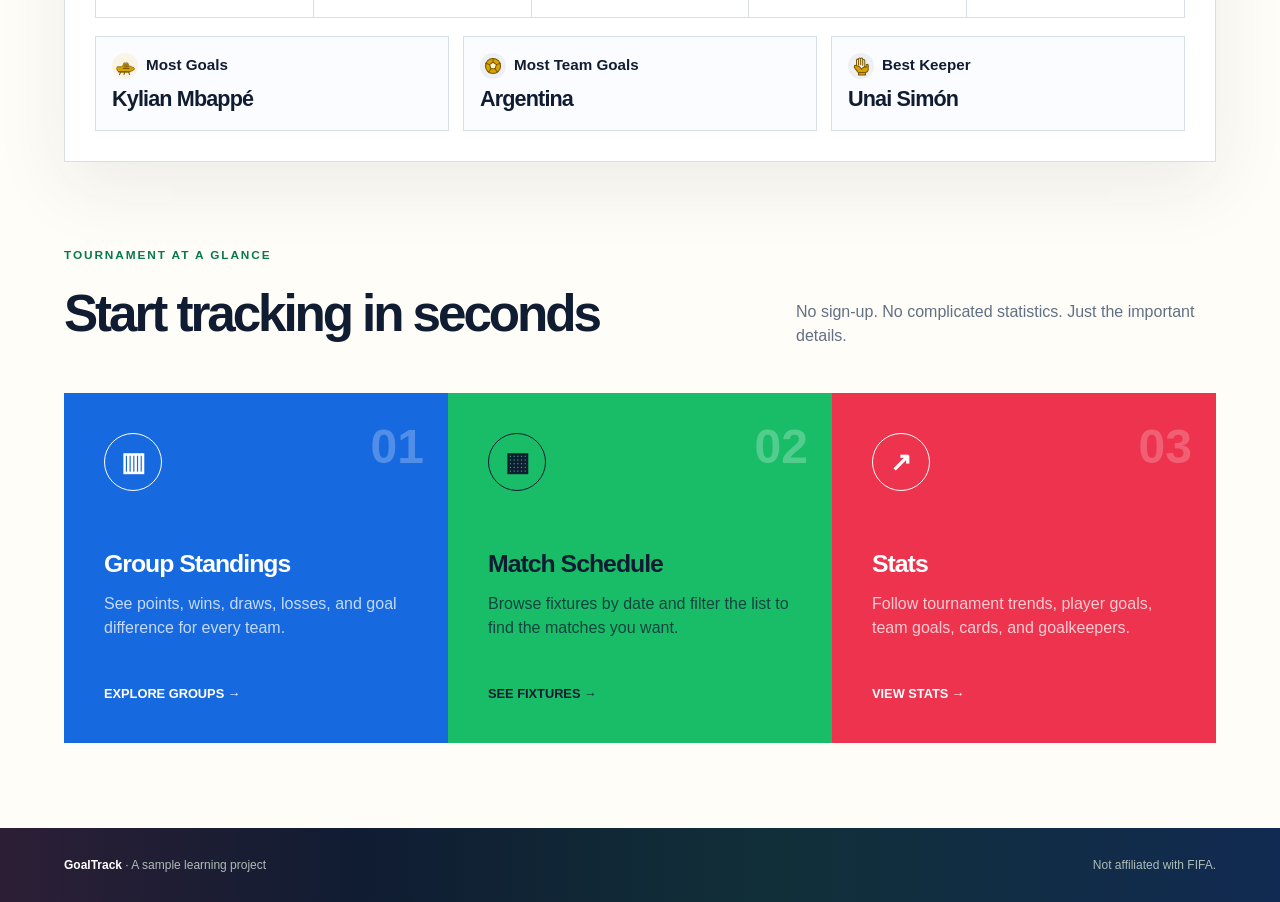
==== commit 451938e6: "Add tournament overview kickoff countdowns" ====
--- a/index.html
+++ b/index.html
@@ -6,7 +6,7 @@
   <meta name="description" content="A beginner-friendly FIFA World Cup tracker made with HTML, CSS, and JavaScript.">
   <title>GoalTrack | World Cup Tracker</title>
   <link rel="icon" href="favicon.svg" type="image/svg+xml">
-  <link rel="stylesheet" href="styles.css?v=orbit-star-soft">
+  <link rel="stylesheet" href="styles.css?v=overview-countdown-box">
 </head>
 <body>
   <!-- The header is shared across all three pages so navigation feels consistent. -->
@@ -89,11 +89,13 @@
           <span>Last match played</span>
           <strong id="overview-last-match">Loading...</strong>
           <p id="overview-last-detail">Checking completed matches.</p>
+          <p id="overview-last-countdown" class="overview-match-countdown"><span>KICKOFF COUNTDOWN</span><strong>--</strong></p>
         </article>
 
         <article class="overview-match-card">
           <span>Next match coming up</span>
           <strong id="overview-next-match">France vs Morocco</strong>
+          <p id="overview-next-countdown" class="overview-match-countdown"><span>KICKOFF COUNTDOWN</span><strong>--</strong></p>
           <p id="overview-next-detail">Thursday, July 9, 2026 · 4:00 PM · Gillette Stadium · Boston</p>
         </article>
       </div>
@@ -180,6 +182,6 @@
       <button type="submit">Send</button>
     </form>
   </aside>
-  <script src="data-loader.js"></script>
-</body>
-</html>
+  <script src="data-loader.js?v=overview-countdown-box"></script>
+</body>
+</html>
--- a/styles.css
+++ b/styles.css
@@ -932,6 +932,8 @@
 
 .overview-match-card {
   padding: 20px;
+  display: flex;
+  flex-direction: column;
   background: linear-gradient(135deg, #f8fbff, #f2f6f4);
   border: 1px solid var(--line);
 }
@@ -951,12 +953,50 @@
   margin-top: 8px;
   color: var(--ink);
   font-size: 1.1rem;
+  order: 2;
 }
 
 .overview-match-card p {
   margin: 6px 0 0;
   color: var(--muted);
   font-size: 0.76rem;
+  order: 3;
+}
+
+.overview-match-card > span {
+  order: 1;
+}
+
+.overview-match-card .overview-match-countdown {
+  margin-top: 12px;
+  padding: 12px 14px;
+  color: var(--white);
+  background: #071b34;
+  border: 1px solid rgba(255, 255, 255, 0.12);
+  box-shadow: 0 14px 26px rgba(7, 27, 52, 0.24);
+  font-family: var(--display-font);
+  font-size: 1rem;
+  font-weight: 900;
+  letter-spacing: 0.08em;
+  order: 4;
+  text-transform: uppercase;
+}
+
+.overview-match-countdown span,
+.overview-match-countdown strong {
+  display: block;
+}
+
+.overview-match-countdown span {
+  color: rgba(255, 255, 255, 0.74);
+  font-size: 0.66rem;
+}
+
+.overview-match-countdown strong {
+  margin-top: 4px;
+  color: var(--white);
+  font-size: 1.15rem;
+  line-height: 1;
 }
 
 .overview-totals {
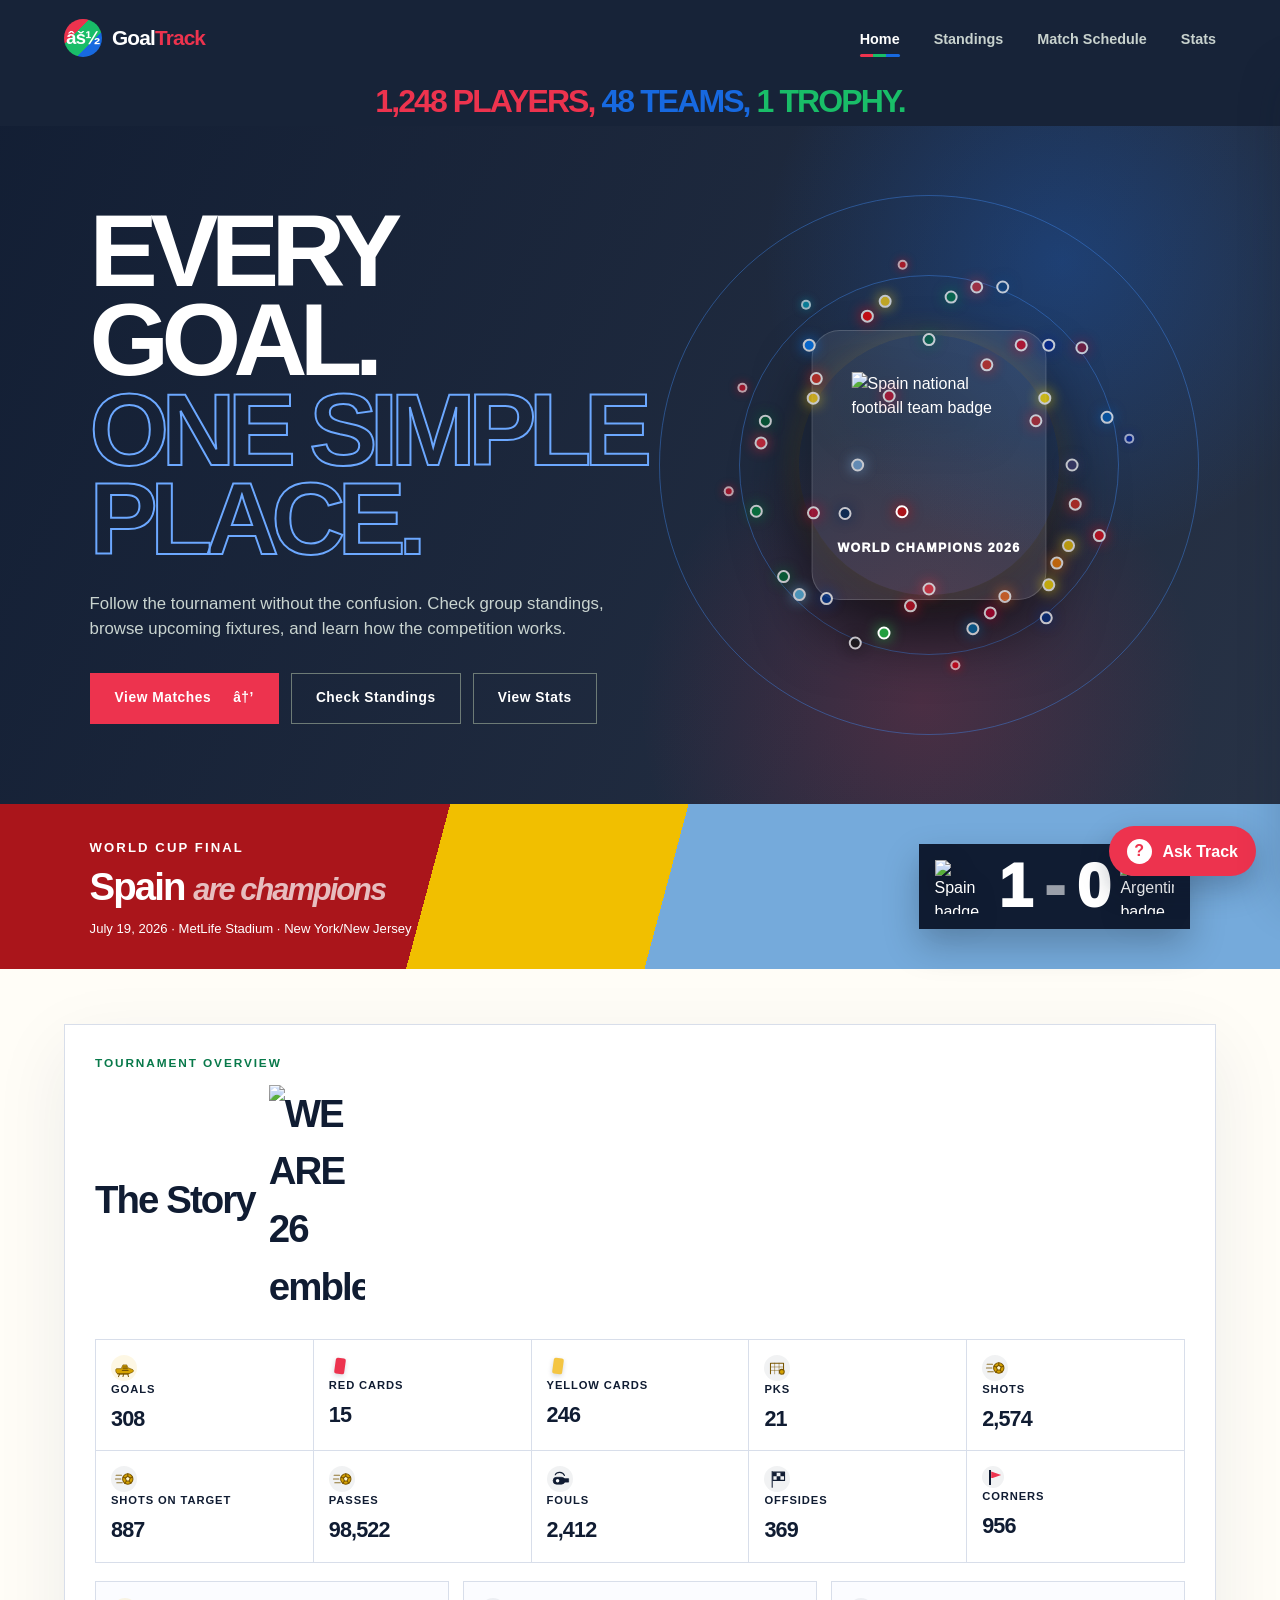
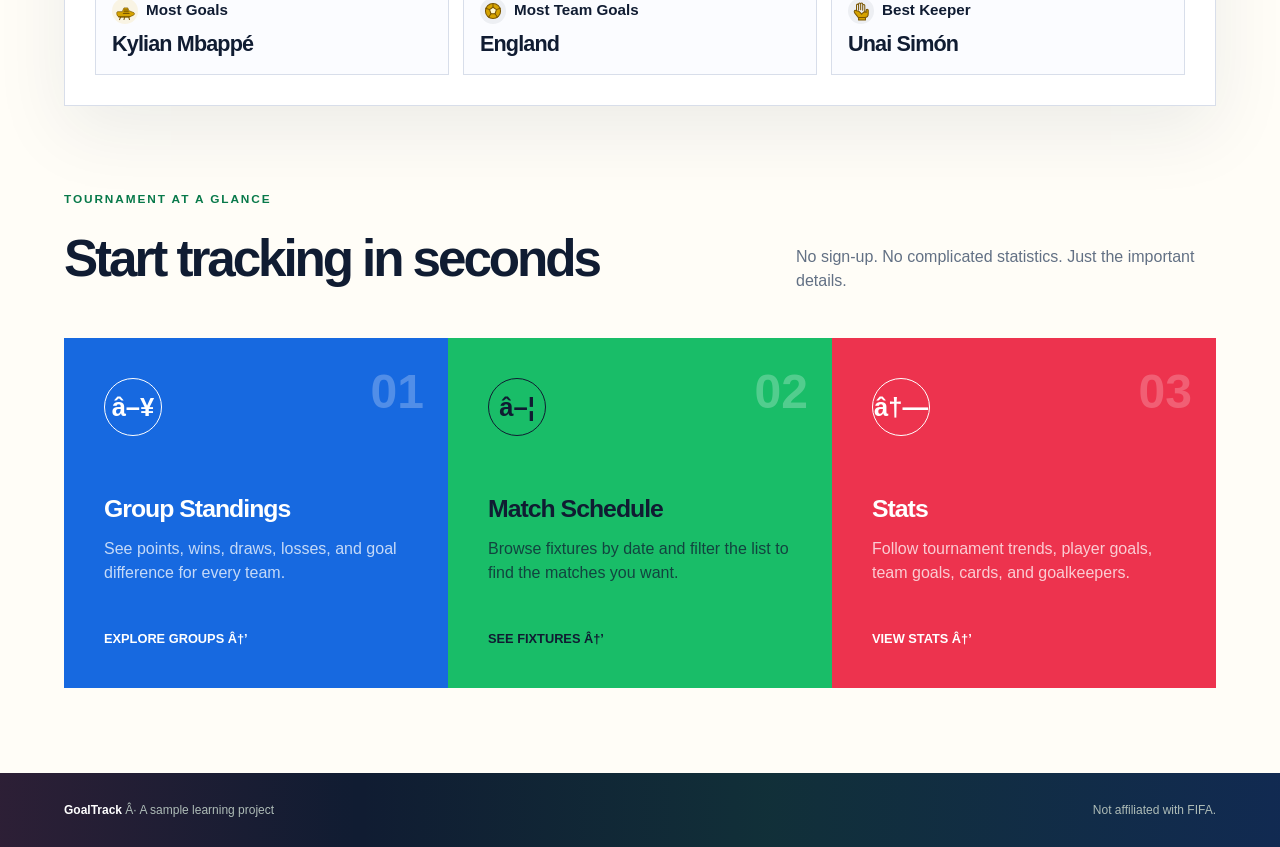
==== commit e2610055: "Update champion home and knockout bracket" ====
--- a/index.html
+++ b/index.html
@@ -1,4 +1,4 @@
-<!DOCTYPE html>
+﻿<!DOCTYPE html>
 <html lang="en">
 <head>
   <meta charset="UTF-8">
@@ -6,13 +6,13 @@
   <meta name="description" content="A beginner-friendly FIFA World Cup tracker made with HTML, CSS, and JavaScript.">
   <title>GoalTrack | World Cup Tracker</title>
   <link rel="icon" href="favicon.svg" type="image/svg+xml">
-  <link rel="stylesheet" href="styles.css?v=overview-countdown-box">
+  <link rel="stylesheet" href="styles.css?v=champions-home-bracket">
 </head>
 <body>
   <!-- The header is shared across all three pages so navigation feels consistent. -->
   <header class="site-header">
     <a class="brand" href="index.html" aria-label="GoalTrack home">
-      <span class="brand-ball" aria-hidden="true">⚽</span>
+      <span class="brand-ball" aria-hidden="true">âš½</span>
       <span>Goal<span>Track</span></span>
     </a>
 
@@ -42,7 +42,7 @@
           browse upcoming fixtures, and learn how the competition works.
         </p>
         <div class="hero-actions">
-          <a class="button button-primary" href="schedule.html">View Matches <span>→</span></a>
+          <a class="button button-primary" href="schedule.html">View Matches <span>â†’</span></a>
           <a class="button button-secondary" href="standings.html">Check Standings</a>
           <a class="button button-secondary" href="stats.html">View Stats</a>
         </div>
@@ -53,53 +53,41 @@
         <div class="orbit orbit-two"></div>
         <!-- JavaScript adds one progress dot for every tournament team here. -->
         <div id="team-orbit-dots" class="team-orbit-dots" aria-label="Team progress orbit"></div>
-        <!-- This image is stored locally so it continues to work offline. -->
-        <div class="football">
-          <img src="trionda-ball.png" alt="Official adidas Trionda FIFA World Cup 2026 football">
-        </div>
-        <img class="trophy-overlay" src="world-cup-trophy.png" alt="" aria-hidden="true">
-      </div>
-    </section>
+        <div class="football champion-badge-card">
+          <img src="https://upload.wikimedia.org/wikipedia/en/thumb/3/39/Spain_national_football_team_crest.svg/960px-Spain_national_football_team_crest.svg.png" alt="Spain national football team badge">
+          <span>World Champions 2026</span>
+        </div>
+      </div>
+    </section>
 
     <!-- JavaScript fills in the countdown to the tournament final. -->
-    <section class="countdown-section" aria-labelledby="countdown-title">
-      <div>
-        <p class="section-kicker">COUNTDOWN TO THE FINAL</p>
-        <h2 id="countdown-title">World Cup <span>Final</span></h2>
-        <p>July 19, 2026 · MetLife Stadium · New York/New Jersey</p>
-      </div>
-      <div class="countdown" aria-label="Countdown to the World Cup final">
-        <div><strong id="days">00</strong><span>Days</span></div>
-        <div><strong id="hours">00</strong><span>Hours</span></div>
-        <div><strong id="minutes">00</strong><span>Mins</span></div>
-        <div><strong id="seconds">00</strong><span>Secs</span></div>
-      </div>
+    <section class="countdown-section final-result-section" aria-labelledby="countdown-title">
+      <div>
+        <p class="section-kicker">WORLD CUP FINAL</p>
+        <h2 id="countdown-title">Spain <span>are champions</span></h2>
+        <p>July 19, 2026 · MetLife Stadium · New York/New Jersey</p>
+      </div>
+      <div class="final-score-strip" aria-label="World Cup final score: Spain 1, Argentina 0">
+        <div class="final-score-team">
+          <img src="https://upload.wikimedia.org/wikipedia/en/thumb/3/39/Spain_national_football_team_crest.svg/960px-Spain_national_football_team_crest.svg.png" alt="Spain badge">
+          <strong>1</strong>
+        </div>
+        <span class="final-score-divider">-</span>
+        <div class="final-score-team">
+          <strong>0</strong>
+          <img src="https://upload.wikimedia.org/wikipedia/en/thumb/c/c1/Argentina_national_football_team_logo.svg/960px-Argentina_national_football_team_logo.svg.png" alt="Argentina badge">
+        </div>
+      </div>
     </section>
 
     <section id="tournament-overview" class="tournament-overview" aria-labelledby="overview-title">
       <div class="overview-heading">
         <div>
           <p class="section-kicker">TOURNAMENT OVERVIEW</p>
-          <h2 id="overview-title">The Story so Far</h2>
+          <h2 id="overview-title" class="story-title">The Story <img src="https://upload.wikimedia.org/wikipedia/commons/0/0d/We_Are_26.svg" alt="WE ARE 26 emblem"></h2>
         </div>
-      </div>
-
-      <div class="overview-grid">
-        <article class="overview-match-card">
-          <span>Last match played</span>
-          <strong id="overview-last-match">Loading...</strong>
-          <p id="overview-last-detail">Checking completed matches.</p>
-          <p id="overview-last-countdown" class="overview-match-countdown"><span>KICKOFF COUNTDOWN</span><strong>--</strong></p>
-        </article>
-
-        <article class="overview-match-card">
-          <span>Next match coming up</span>
-          <strong id="overview-next-match">France vs Morocco</strong>
-          <p id="overview-next-countdown" class="overview-match-countdown"><span>KICKOFF COUNTDOWN</span><strong>--</strong></p>
-          <p id="overview-next-detail">Thursday, July 9, 2026 · 4:00 PM · Gillette Stadium · Boston</p>
-        </article>
-      </div>
-
+      </div>
+
       <div id="overview-totals" class="overview-totals" aria-label="Whole tournament totals"></div>
 
       <div class="overview-leaders">
@@ -113,7 +101,7 @@
         </article>
         <article>
           <h3><span class="overview-icon icon-golden-glove" aria-hidden="true"><svg viewBox="0 0 64 64" focusable="false"><path class="glove-fingers" d="M19 31 V15 C19 11 25 11 25 15 V29 M25 28 V12 C25 8 31 8 31 12 V28 M31 28 V12 C31 8 37 8 37 12 V29 M37 30 V16 C37 12 43 12 43 16 V34"></path><path class="glove-palm" d="M18 31 C14 28 10 33 14 38 L24 51 H43 C49 51 53 47 53 40 V30 C53 26 47 26 47 30 V36 C44 34 41 34 38 37 L34 41 L27 34 C24 31 21 31 18 31 Z"></path><path class="glove-cuff" d="M25 51 H45 V58 H25 Z"></path></svg></span> Best Keeper</h3>
-          <strong id="overview-keeper-title" class="overview-leader-name">Unai Simón</strong>
+          <strong id="overview-keeper-title" class="overview-leader-name">Unai SimÃ³n</strong>
         </article>
       </div>
     </section>
@@ -130,33 +118,33 @@
       <div class="feature-grid">
         <a class="feature-card card-dark" href="standings.html">
           <span class="card-number">01</span>
-          <div class="feature-icon">▥</div>
+          <div class="feature-icon">â–¥</div>
           <h3>Group Standings</h3>
           <p>See points, wins, draws, losses, and goal difference for every team.</p>
-          <span class="text-link">Explore groups →</span>
+          <span class="text-link">Explore groups â†’</span>
         </a>
 
         <a class="feature-card card-green" href="schedule.html">
           <span class="card-number">02</span>
-          <div class="feature-icon">▦</div>
+          <div class="feature-icon">â–¦</div>
           <h3>Match Schedule</h3>
           <p>Browse fixtures by date and filter the list to find the matches you want.</p>
-          <span class="text-link">See fixtures →</span>
+          <span class="text-link">See fixtures â†’</span>
         </a>
 
         <a class="feature-card card-light" href="stats.html">
           <span class="card-number">03</span>
-          <div class="feature-icon">↗</div>
+          <div class="feature-icon">â†—</div>
           <h3>Stats</h3>
           <p>Follow tournament trends, player goals, team goals, cards, and goalkeepers.</p>
-          <span class="text-link">View stats →</span>
+          <span class="text-link">View stats â†’</span>
         </a>
       </div>
     </section>
   </main>
 
   <footer class="site-footer">
-    <p><strong>GoalTrack</strong> · A sample learning project</p>
+    <p><strong>GoalTrack</strong> Â· A sample learning project</p>
     <p>Not affiliated with FIFA.</p>
   </footer>
 
@@ -166,7 +154,7 @@
   <aside id="chat-panel" class="chat-panel" aria-label="GoalTrack data assistant" aria-hidden="true">
     <div class="chat-header">
       <div><strong>Track</strong><span>Answers from this tracker</span></div>
-      <button id="chat-close" type="button" aria-label="Close assistant">×</button>
+      <button id="chat-close" type="button" aria-label="Close assistant">Ã—</button>
     </div>
     <div id="chat-messages" class="chat-messages" aria-live="polite">
       <div class="chat-message assistant">Ask me about groups, standings, rankings, fixtures, results, or venues.</div>
@@ -182,6 +170,7 @@
       <button type="submit">Send</button>
     </form>
   </aside>
-  <script src="data-loader.js?v=overview-countdown-box"></script>
+  <script src="data-loader.js?v=champions-home-bracket"></script>
 </body>
 </html>
+
--- a/styles.css
+++ b/styles.css
@@ -656,15 +656,49 @@
   transform: translate(-50%, -50%) rotate(-9deg);
 }
 
-.football img {
-  display: block;
-  width: 100%;
-  height: 100%;
-  border-radius: 50%;
+.football img {
+  display: block;
+  width: 100%;
+  height: 100%;
+  border-radius: 50%;
   object-fit: cover;
-  mix-blend-mode: multiply;
-}
-
+  mix-blend-mode: multiply;
+}
+
+.champion-badge-card {
+  width: 235px;
+  height: 270px;
+  display: grid;
+  place-items: center;
+  align-content: center;
+  gap: 12px;
+  border: 0;
+  border-radius: 28px;
+  background: rgba(255, 255, 255, 0.08);
+  box-shadow:
+    0 35px 60px rgba(0, 0, 0, 0.35),
+    inset 0 0 0 1px rgba(255, 255, 255, 0.16);
+  transform: translate(-50%, -50%);
+}
+
+.champion-badge-card img {
+  width: 155px;
+  height: 155px;
+  border-radius: 0;
+  object-fit: contain;
+  mix-blend-mode: normal;
+  filter: drop-shadow(0 16px 24px rgba(0, 0, 0, 0.36));
+}
+
+.champion-badge-card span {
+  color: var(--white);
+  font-size: 0.78rem;
+  font-weight: 1000;
+  letter-spacing: 0.1em;
+  text-align: center;
+  text-transform: uppercase;
+}
+
 .trophy-overlay {
   position: absolute;
   top: 50%;
@@ -894,6 +928,44 @@
   text-transform: uppercase;
 }
 
+.final-result-section {
+  background: linear-gradient(105deg, #aa151b 0 34%, #f1bf00 34% 52%, #75aadb 52% 100%);
+}
+
+.final-score-strip {
+  display: flex;
+  align-items: center;
+  gap: 12px;
+  padding: 12px 16px;
+  background: var(--ink);
+  color: var(--white);
+  box-shadow: 0 16px 36px rgba(0, 0, 0, 0.22);
+}
+
+.final-score-team {
+  display: flex;
+  align-items: center;
+  gap: 10px;
+}
+
+.final-score-team img {
+  width: 54px;
+  height: 54px;
+  object-fit: contain;
+  filter: drop-shadow(0 8px 12px rgba(0, 0, 0, 0.35));
+}
+
+.final-score-team strong,
+.final-score-divider {
+  font-size: clamp(2rem, 5vw, 3.8rem);
+  font-weight: 1000;
+  line-height: 1;
+}
+
+.final-score-divider {
+  color: rgba(255, 255, 255, 0.58);
+}
+
 .tournament-overview {
   width: min(1180px, 90vw);
   margin: 55px auto 0;
@@ -915,6 +987,18 @@
   margin: 0;
   font-size: clamp(1.8rem, 3vw, 2.8rem);
   letter-spacing: -0.05em;
+}
+
+.story-title {
+  display: flex;
+  align-items: center;
+  gap: 14px;
+}
+
+.story-title img {
+  width: clamp(58px, 9vw, 96px);
+  height: auto;
+  object-fit: contain;
 }
 
 .overview-heading > p {
@@ -2902,15 +2986,102 @@
   font-size: 1.25rem;
 }
 
-.stat-chart-heading b {
-  color: var(--muted);
-  font-size: 0.65rem;
-  text-transform: uppercase;
-}
-
-.coordinate-chart {
-  position: relative;
-  padding: 18px 0 29px 82px;
+.stat-chart-heading b {
+  color: var(--muted);
+  font-size: 0.65rem;
+  text-transform: uppercase;
+}
+
+.goal-minute-card {
+  grid-column: span 2;
+}
+
+.goal-minute-wrap {
+  position: relative;
+  overflow-x: auto;
+  padding-bottom: 4px;
+  scrollbar-color: var(--blue) var(--cream);
+}
+
+.goal-minute-grid {
+  display: block;
+  width: 100%;
+  min-width: 720px;
+  height: auto;
+  overflow: visible;
+}
+
+.goal-minute-grid-line,
+.goal-minute-row-line {
+  stroke: rgba(16, 28, 50, 0.12);
+  stroke-width: 1;
+}
+
+.goal-minute-axis {
+  stroke: var(--ink);
+  stroke-width: 2;
+}
+
+.goal-minute-dot {
+  fill: var(--goal-color, var(--red));
+  stroke: var(--white);
+  stroke-width: 3;
+  filter: drop-shadow(0 5px 8px rgba(16, 28, 50, 0.2));
+}
+
+.goal-minute-team-label,
+.goal-minute-x-label,
+.goal-minute-axis-title {
+  fill: var(--muted);
+  font-size: 0.68rem;
+  font-weight: 900;
+  text-transform: uppercase;
+}
+
+.goal-minute-team-label {
+  text-anchor: end;
+}
+
+.goal-minute-x-label,
+.goal-minute-axis-title {
+  text-anchor: middle;
+}
+
+.goal-minute-axis-title-y {
+  transform: rotate(-90deg);
+  transform-box: fill-box;
+  transform-origin: center;
+}
+
+.goal-minute-note {
+  margin: 12px 0 0;
+  padding: 10px 12px;
+  color: #6a3a00;
+  background: #fff4d5;
+  border: 1px solid #f0d38a;
+  font-size: 0.78rem;
+  font-weight: 900;
+}
+
+.match-stats-modal .goal-minute-card {
+  margin-top: 20px;
+  padding: 18px;
+  grid-column: auto;
+  border-radius: 18px;
+  box-shadow: none;
+}
+
+.match-stats-modal .goal-minute-card .stat-chart-heading {
+  margin-bottom: 12px;
+}
+
+.match-stats-modal .goal-minute-grid {
+  min-width: 420px;
+}
+
+.coordinate-chart {
+  position: relative;
+  padding: 18px 0 29px 82px;
   border-bottom: 2px solid var(--ink);
   border-left: 2px solid var(--ink);
   background:
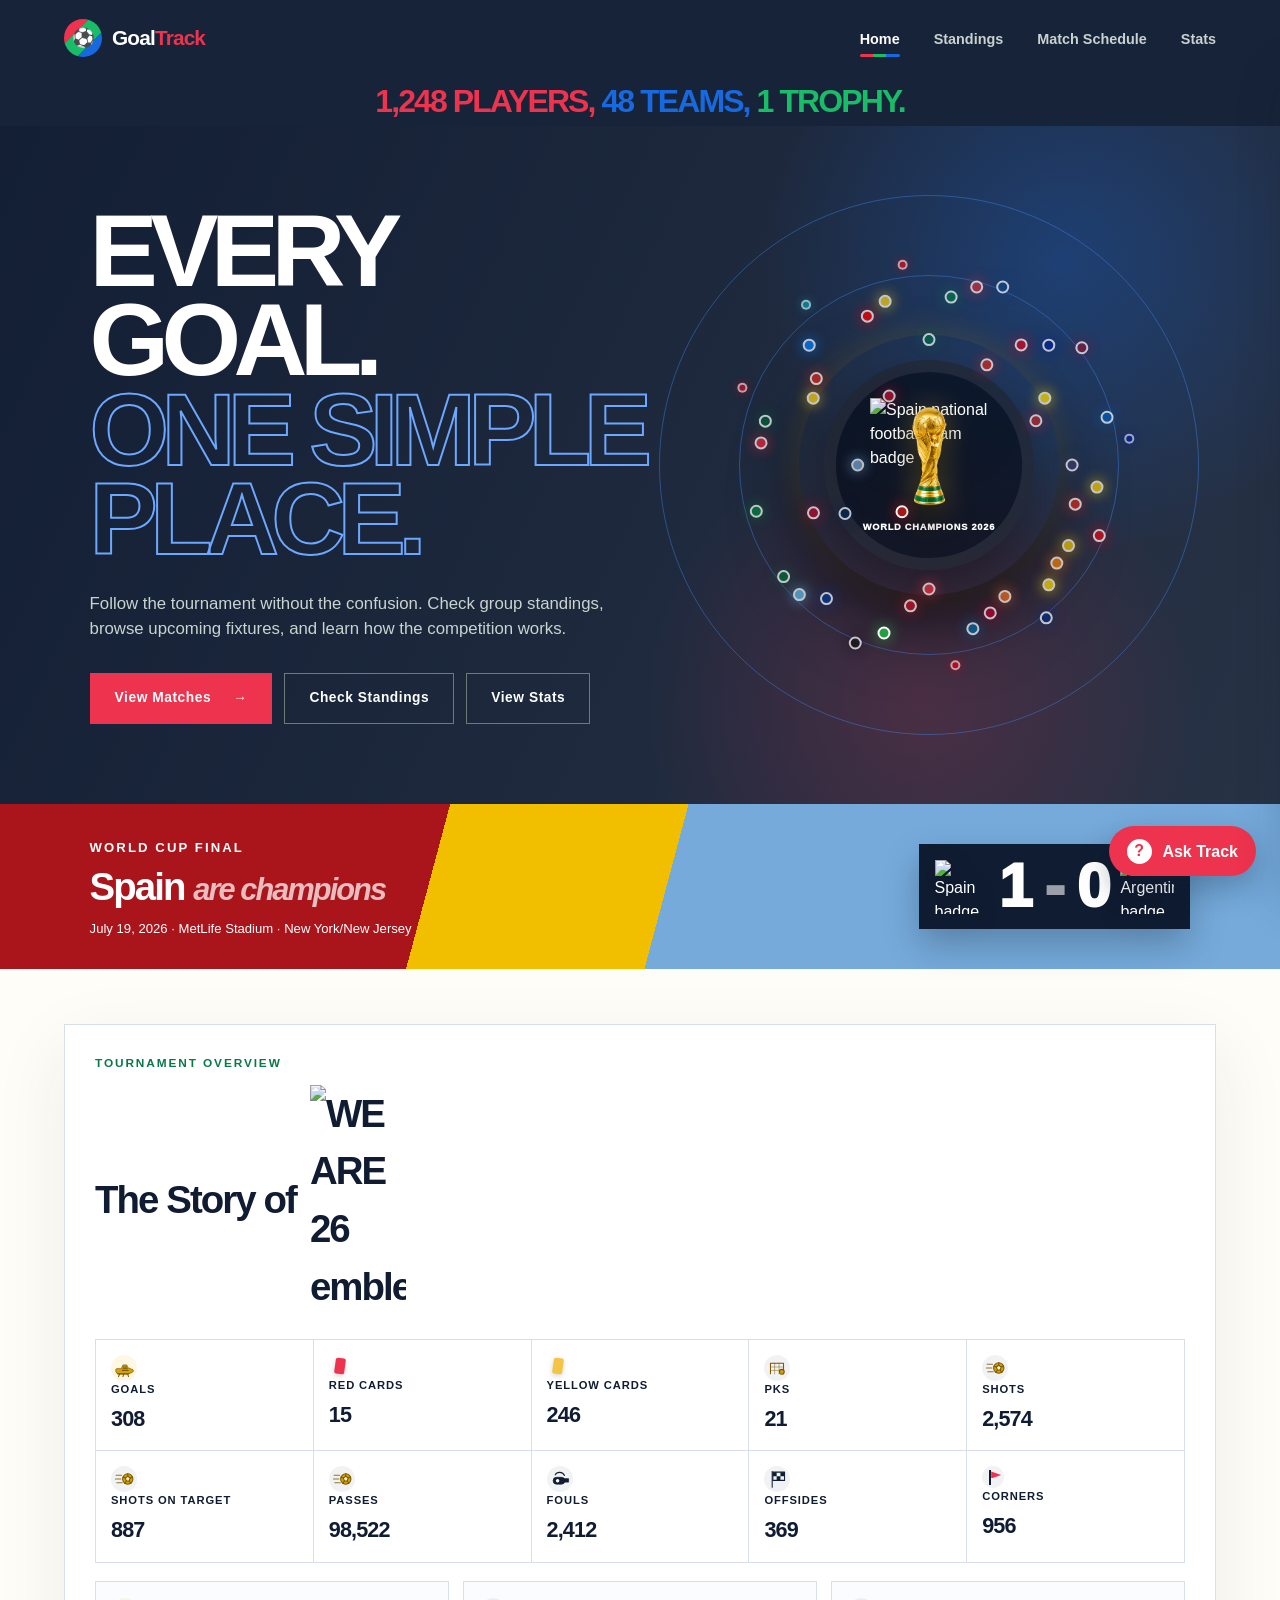
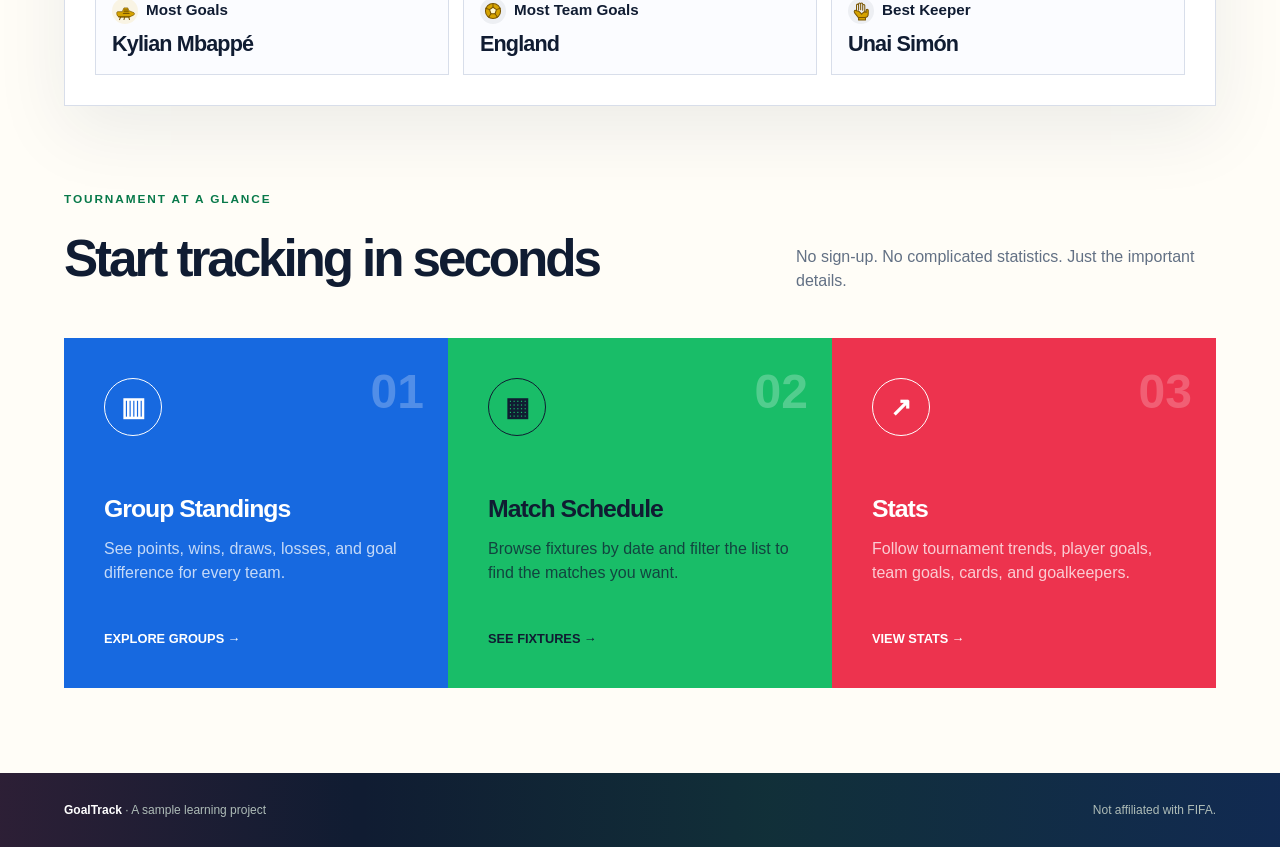
==== commit e5daea07: "Update champion animation and clean home encoding" ====
--- a/index.html
+++ b/index.html
@@ -12,7 +12,7 @@
   <!-- The header is shared across all three pages so navigation feels consistent. -->
   <header class="site-header">
     <a class="brand" href="index.html" aria-label="GoalTrack home">
-      <span class="brand-ball" aria-hidden="true">âš½</span>
+      <span class="brand-ball" aria-hidden="true">⚽</span>
       <span>Goal<span>Track</span></span>
     </a>
 
@@ -42,7 +42,7 @@
           browse upcoming fixtures, and learn how the competition works.
         </p>
         <div class="hero-actions">
-          <a class="button button-primary" href="schedule.html">View Matches <span>â†’</span></a>
+          <a class="button button-primary" href="schedule.html">View Matches <span>→</span></a>
           <a class="button button-secondary" href="standings.html">Check Standings</a>
           <a class="button button-secondary" href="stats.html">View Stats</a>
         </div>
@@ -57,6 +57,7 @@
           <img src="https://upload.wikimedia.org/wikipedia/en/thumb/3/39/Spain_national_football_team_crest.svg/960px-Spain_national_football_team_crest.svg.png" alt="Spain national football team badge">
           <span>World Champions 2026</span>
         </div>
+        <img class="trophy-overlay" src="world-cup-trophy.png" alt="" aria-hidden="true">
       </div>
     </section>
 
@@ -84,7 +85,7 @@
       <div class="overview-heading">
         <div>
           <p class="section-kicker">TOURNAMENT OVERVIEW</p>
-          <h2 id="overview-title" class="story-title">The Story <img src="https://upload.wikimedia.org/wikipedia/commons/0/0d/We_Are_26.svg" alt="WE ARE 26 emblem"></h2>
+          <h2 id="overview-title" class="story-title">The Story of <img src="https://upload.wikimedia.org/wikipedia/commons/0/0d/We_Are_26.svg" alt="WE ARE 26 emblem"></h2>
         </div>
       </div>
 
@@ -101,7 +102,7 @@
         </article>
         <article>
           <h3><span class="overview-icon icon-golden-glove" aria-hidden="true"><svg viewBox="0 0 64 64" focusable="false"><path class="glove-fingers" d="M19 31 V15 C19 11 25 11 25 15 V29 M25 28 V12 C25 8 31 8 31 12 V28 M31 28 V12 C31 8 37 8 37 12 V29 M37 30 V16 C37 12 43 12 43 16 V34"></path><path class="glove-palm" d="M18 31 C14 28 10 33 14 38 L24 51 H43 C49 51 53 47 53 40 V30 C53 26 47 26 47 30 V36 C44 34 41 34 38 37 L34 41 L27 34 C24 31 21 31 18 31 Z"></path><path class="glove-cuff" d="M25 51 H45 V58 H25 Z"></path></svg></span> Best Keeper</h3>
-          <strong id="overview-keeper-title" class="overview-leader-name">Unai SimÃ³n</strong>
+          <strong id="overview-keeper-title" class="overview-leader-name">Unai Simón</strong>
         </article>
       </div>
     </section>
@@ -118,33 +119,33 @@
       <div class="feature-grid">
         <a class="feature-card card-dark" href="standings.html">
           <span class="card-number">01</span>
-          <div class="feature-icon">â–¥</div>
+          <div class="feature-icon">▥</div>
           <h3>Group Standings</h3>
           <p>See points, wins, draws, losses, and goal difference for every team.</p>
-          <span class="text-link">Explore groups â†’</span>
+          <span class="text-link">Explore groups →</span>
         </a>
 
         <a class="feature-card card-green" href="schedule.html">
           <span class="card-number">02</span>
-          <div class="feature-icon">â–¦</div>
+          <div class="feature-icon">▦</div>
           <h3>Match Schedule</h3>
           <p>Browse fixtures by date and filter the list to find the matches you want.</p>
-          <span class="text-link">See fixtures â†’</span>
+          <span class="text-link">See fixtures →</span>
         </a>
 
         <a class="feature-card card-light" href="stats.html">
           <span class="card-number">03</span>
-          <div class="feature-icon">â†—</div>
+          <div class="feature-icon">↗</div>
           <h3>Stats</h3>
           <p>Follow tournament trends, player goals, team goals, cards, and goalkeepers.</p>
-          <span class="text-link">View stats â†’</span>
+          <span class="text-link">View stats →</span>
         </a>
       </div>
     </section>
   </main>
 
   <footer class="site-footer">
-    <p><strong>GoalTrack</strong> Â· A sample learning project</p>
+    <p><strong>GoalTrack</strong> · A sample learning project</p>
     <p>Not affiliated with FIFA.</p>
   </footer>
 
@@ -154,7 +155,7 @@
   <aside id="chat-panel" class="chat-panel" aria-label="GoalTrack data assistant" aria-hidden="true">
     <div class="chat-header">
       <div><strong>Track</strong><span>Answers from this tracker</span></div>
-      <button id="chat-close" type="button" aria-label="Close assistant">Ã—</button>
+      <button id="chat-close" type="button" aria-label="Close assistant">×</button>
     </div>
     <div id="chat-messages" class="chat-messages" aria-live="polite">
       <div class="chat-message assistant">Ask me about groups, standings, rankings, fixtures, results, or venues.</div>
--- a/styles.css
+++ b/styles.css
@@ -315,6 +315,11 @@
   animation-name: shirtBadgeCloseIn;
 }
 
+.badge-champion-final {
+  z-index: 1;
+  animation-name: shirtBadgeChampionFinal;
+}
+
 .shirt-badge-background img {
   width: min(46vw, 430px);
   height: min(46vw, 430px);
@@ -601,6 +606,29 @@
   }
 }
 
+@keyframes shirtBadgeChampionFinal {
+  0% {
+    opacity: 0;
+    transform: translateY(18vh) scale(0.65) rotate(-16deg);
+    filter: blur(8px);
+  }
+  24% {
+    opacity: 1;
+    transform: translateY(0) scale(1.18) rotate(0);
+    filter: blur(0);
+  }
+  76% {
+    opacity: 1;
+    transform: translateY(0) scale(1.18) rotate(0);
+    filter: blur(0);
+  }
+  100% {
+    opacity: 0;
+    transform: translateY(0) scale(1.18) rotate(0);
+    filter: blur(0);
+  }
+}
+
 @keyframes featuredBadgeFadeIn {
   from {
     opacity: 0;
@@ -666,24 +694,23 @@
 }
 
 .champion-badge-card {
-  width: 235px;
-  height: 270px;
+  width: 210px;
+  height: 210px;
   display: grid;
   place-items: center;
   align-content: center;
-  gap: 12px;
-  border: 0;
-  border-radius: 28px;
-  background: rgba(255, 255, 255, 0.08);
+  gap: 6px;
+  border: 12px solid rgba(255, 255, 255, 0.08);
+  border-radius: 50%;
+  background: rgba(7, 15, 28, 0.72);
   box-shadow:
-    0 35px 60px rgba(0, 0, 0, 0.35),
-    inset 0 0 0 1px rgba(255, 255, 255, 0.16);
+    0 35px 60px rgba(0, 0, 0, 0.35);
   transform: translate(-50%, -50%);
 }
 
 .champion-badge-card img {
-  width: 155px;
-  height: 155px;
+  width: 118px;
+  height: 118px;
   border-radius: 0;
   object-fit: contain;
   mix-blend-mode: normal;
@@ -692,9 +719,11 @@
 
 .champion-badge-card span {
   color: var(--white);
-  font-size: 0.78rem;
+  width: 150px;
+  font-size: 0.58rem;
   font-weight: 1000;
-  letter-spacing: 0.1em;
+  letter-spacing: 0.08em;
+  line-height: 1.15;
   text-align: center;
   text-transform: uppercase;
 }
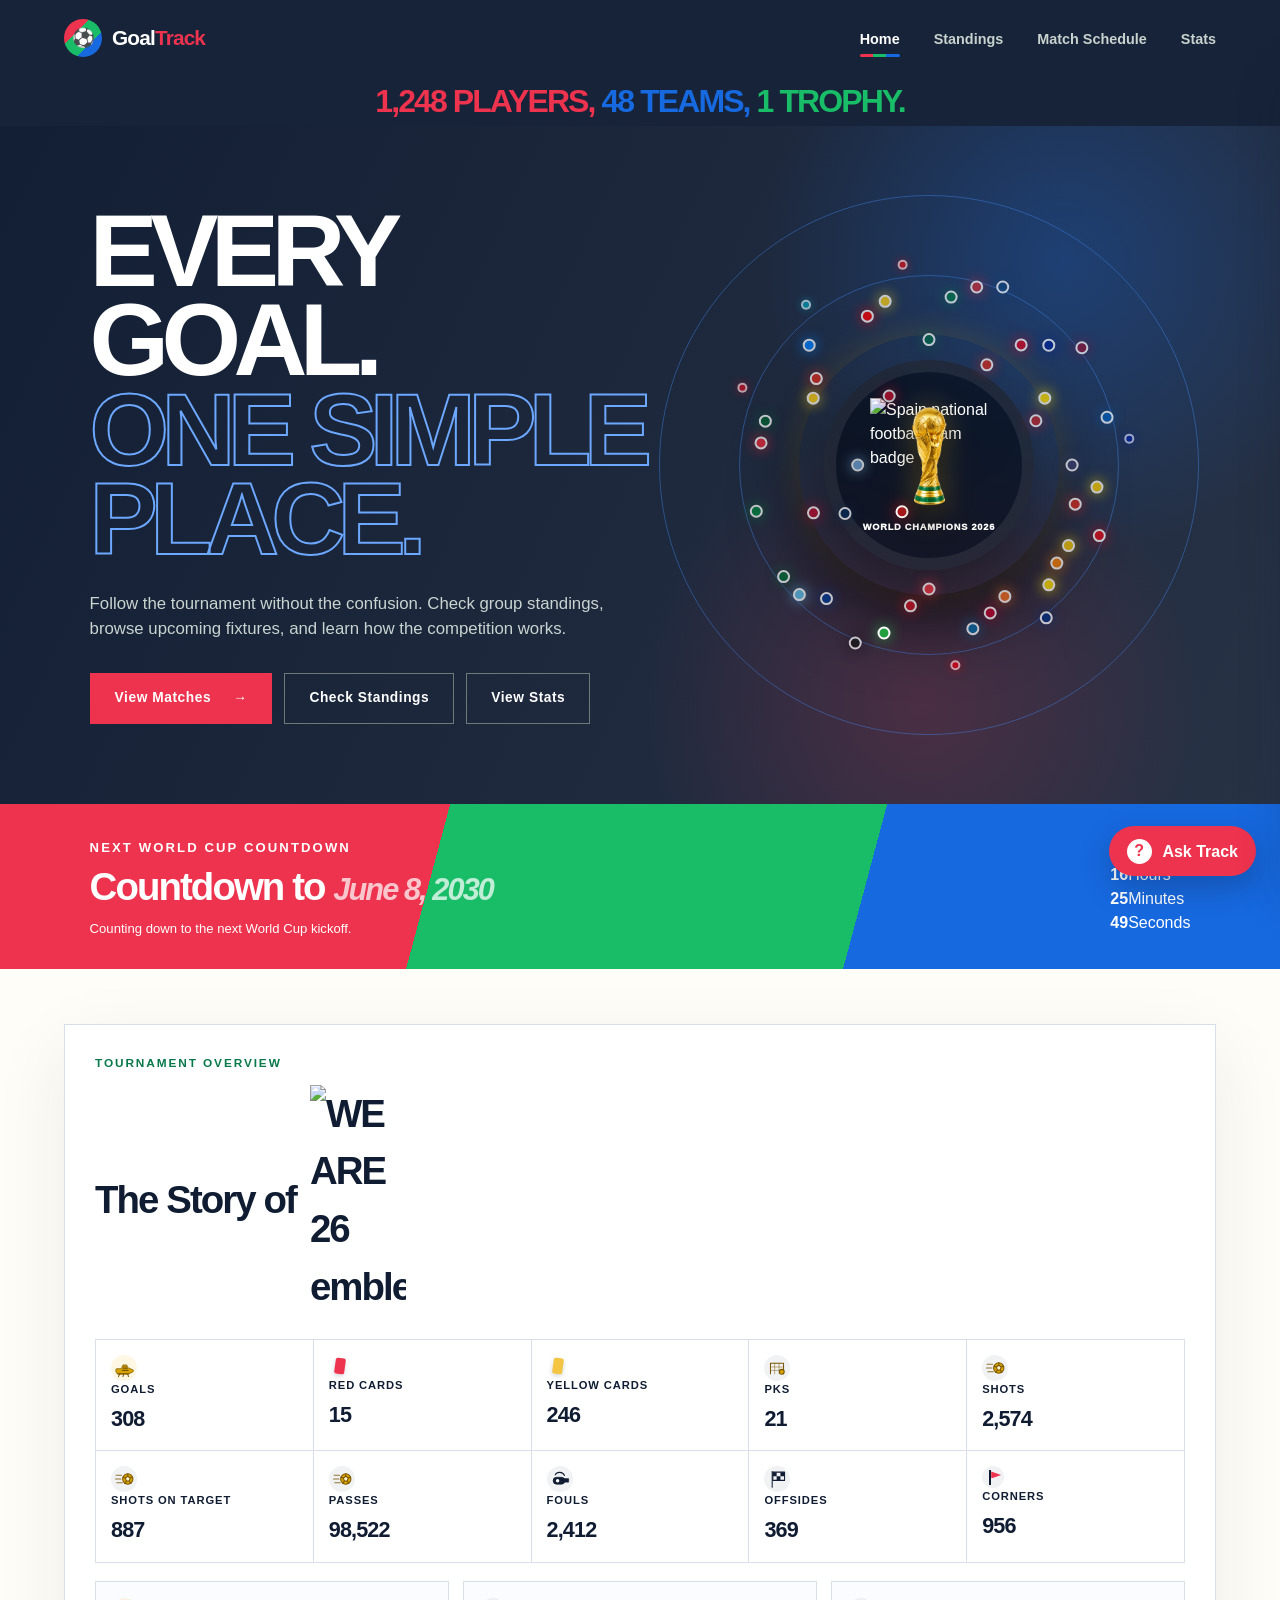
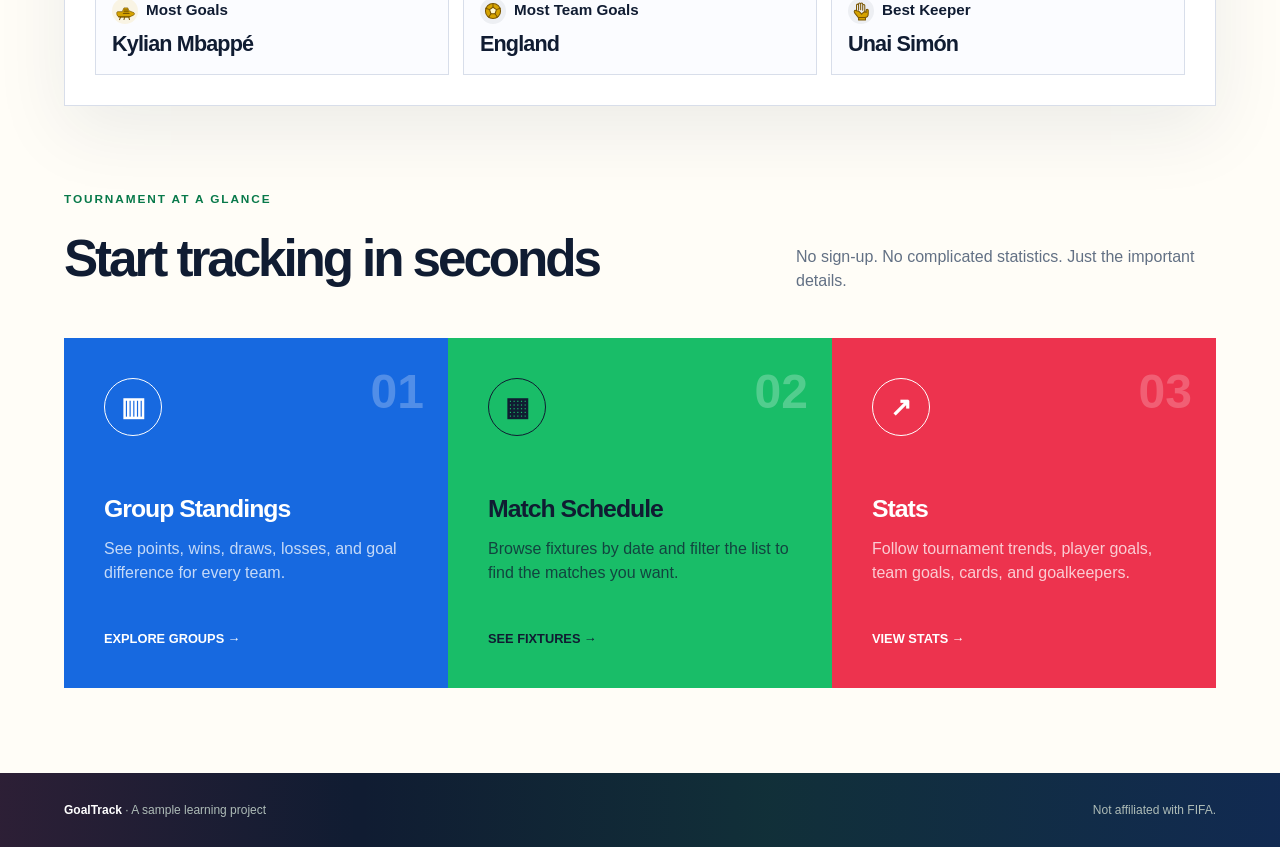
==== commit 658d1e7c: "Restore countdown for 2030 World Cup" ====
--- a/index.html
+++ b/index.html
@@ -61,23 +61,18 @@
       </div>
     </section>
 
-    <!-- JavaScript fills in the countdown to the tournament final. -->
-    <section class="countdown-section final-result-section" aria-labelledby="countdown-title">
+    <!-- JavaScript fills in the countdown to the 2030 tournament. -->
+    <section class="countdown-section" aria-labelledby="countdown-title">
       <div>
-        <p class="section-kicker">WORLD CUP FINAL</p>
-        <h2 id="countdown-title">Spain <span>are champions</span></h2>
-        <p>July 19, 2026 · MetLife Stadium · New York/New Jersey</p>
+        <p class="section-kicker">NEXT WORLD CUP COUNTDOWN</p>
+        <h2 id="countdown-title">Countdown to <span>June 8, 2030</span></h2>
+        <p>Counting down to the next World Cup kickoff.</p>
       </div>
-      <div class="final-score-strip" aria-label="World Cup final score: Spain 1, Argentina 0">
-        <div class="final-score-team">
-          <img src="https://upload.wikimedia.org/wikipedia/en/thumb/3/39/Spain_national_football_team_crest.svg/960px-Spain_national_football_team_crest.svg.png" alt="Spain badge">
-          <strong>1</strong>
-        </div>
-        <span class="final-score-divider">-</span>
-        <div class="final-score-team">
-          <strong>0</strong>
-          <img src="https://upload.wikimedia.org/wikipedia/en/thumb/c/c1/Argentina_national_football_team_logo.svg/960px-Argentina_national_football_team_logo.svg.png" alt="Argentina badge">
-        </div>
+      <div class="countdown-grid" aria-label="Countdown to June 8, 2030">
+        <article><strong id="days">00</strong><span>Days</span></article>
+        <article><strong id="hours">00</strong><span>Hours</span></article>
+        <article><strong id="minutes">00</strong><span>Minutes</span></article>
+        <article><strong id="seconds">00</strong><span>Seconds</span></article>
       </div>
     </section>
 
--- a/styles.css
+++ b/styles.css
@@ -623,7 +623,7 @@
     filter: blur(0);
   }
   100% {
-    opacity: 0;
+    opacity: 1;
     transform: translateY(0) scale(1.18) rotate(0);
     filter: blur(0);
   }
@@ -726,6 +726,19 @@
   line-height: 1.15;
   text-align: center;
   text-transform: uppercase;
+}
+
+.hero-visual.champion-moment .champion-badge-card {
+  animation: centerChampionMoment 3s ease-in-out both;
+}
+
+@keyframes centerChampionMoment {
+  0% {
+    transform: translate(-50%, -50%) scale(1);
+  }
+  22%, 100% {
+    transform: translate(-50%, -50%) scale(1.34);
+  }
 }
 
 .trophy-overlay {
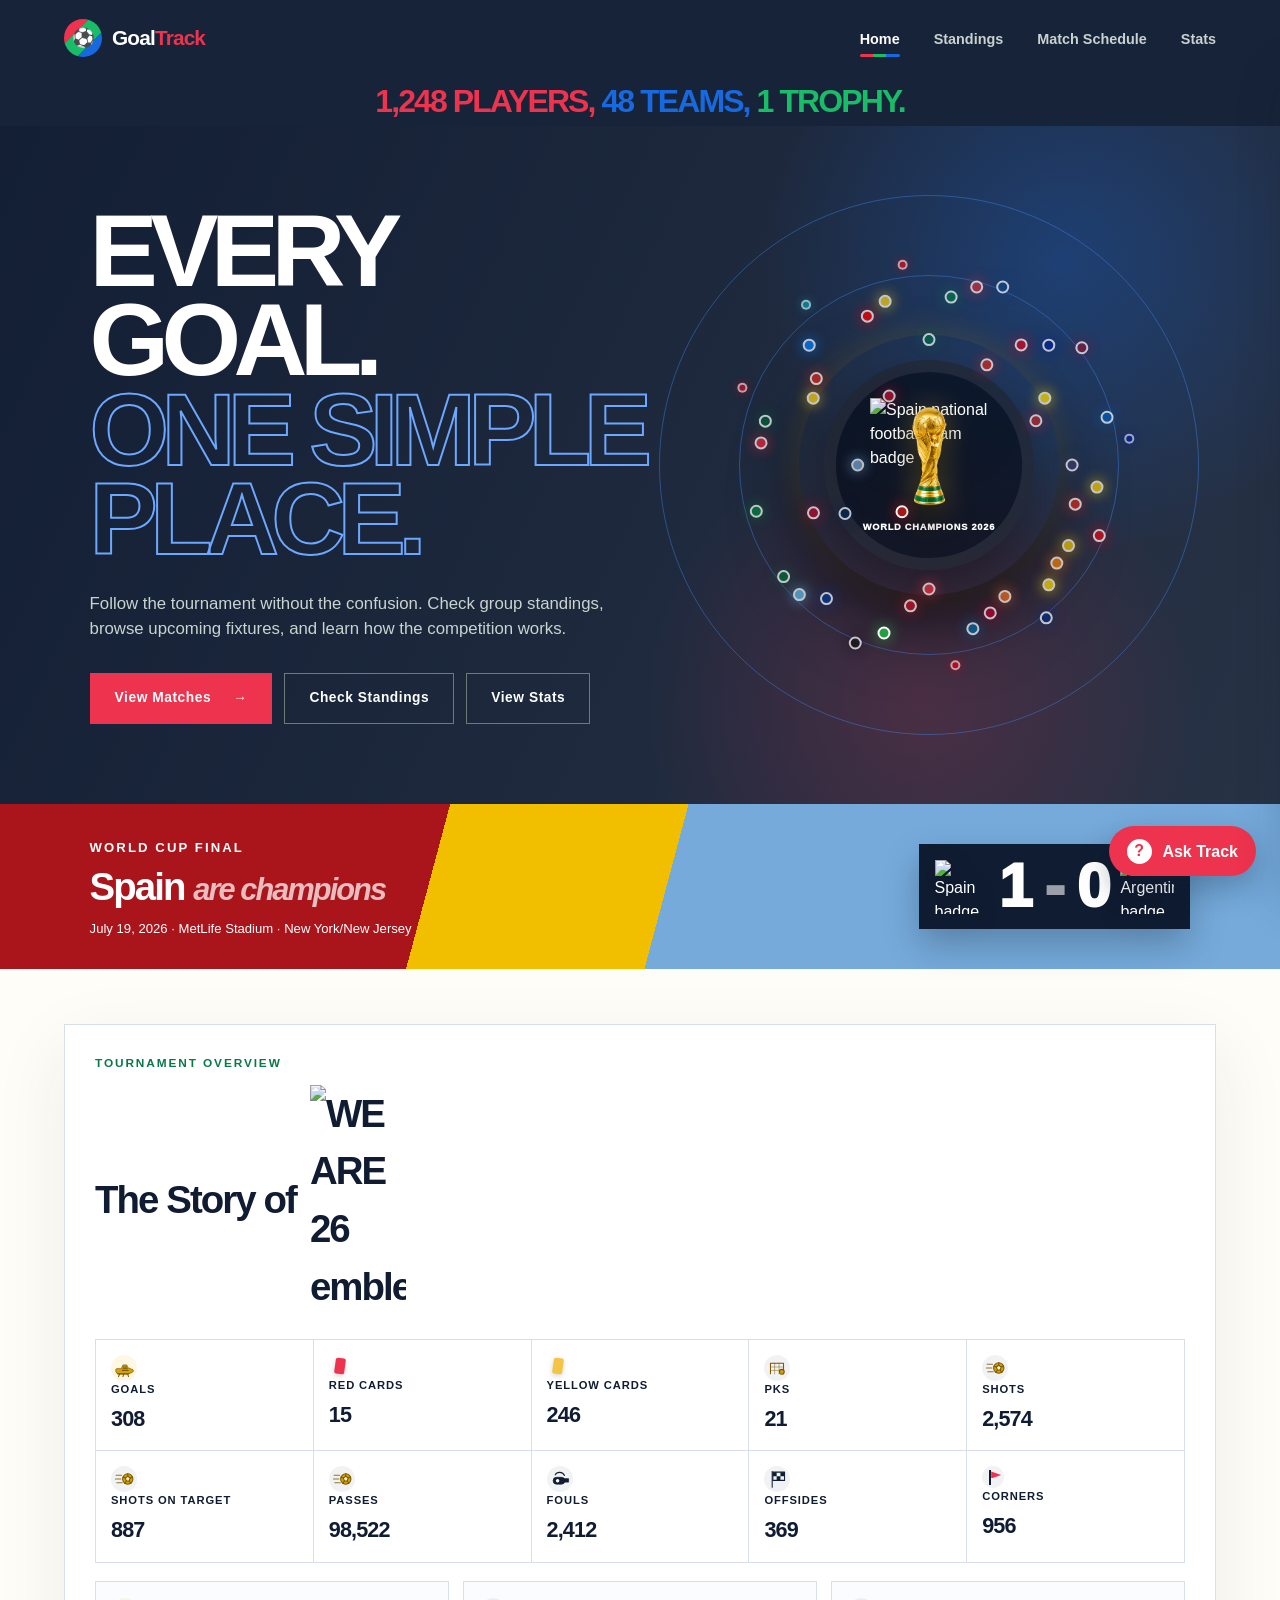
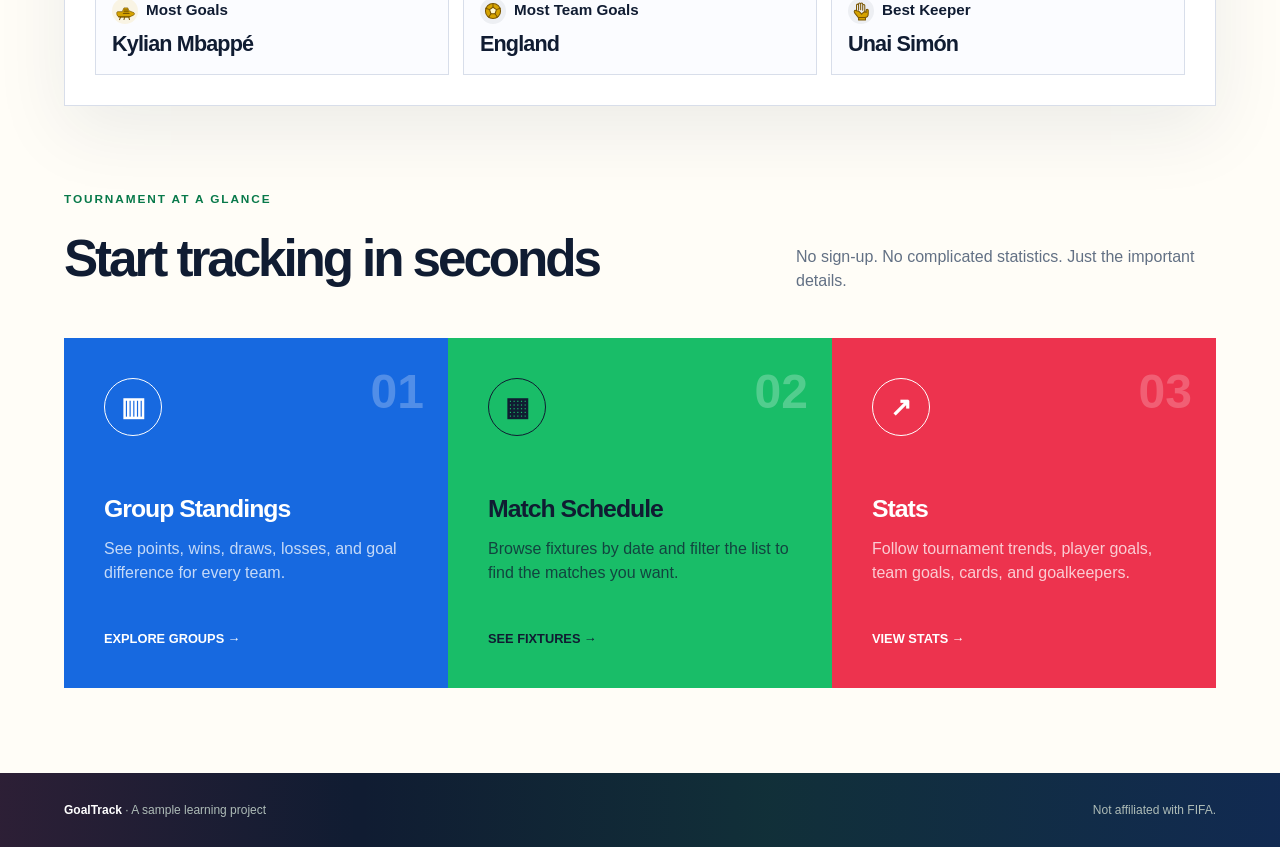
==== commit 6105bebd: "Revert 2030 countdown" ====
--- a/index.html
+++ b/index.html
@@ -61,18 +61,23 @@
       </div>
     </section>
 
-    <!-- JavaScript fills in the countdown to the 2030 tournament. -->
-    <section class="countdown-section" aria-labelledby="countdown-title">
+    <!-- JavaScript fills in the countdown to the tournament final. -->
+    <section class="countdown-section final-result-section" aria-labelledby="countdown-title">
       <div>
-        <p class="section-kicker">NEXT WORLD CUP COUNTDOWN</p>
-        <h2 id="countdown-title">Countdown to <span>June 8, 2030</span></h2>
-        <p>Counting down to the next World Cup kickoff.</p>
+        <p class="section-kicker">WORLD CUP FINAL</p>
+        <h2 id="countdown-title">Spain <span>are champions</span></h2>
+        <p>July 19, 2026 · MetLife Stadium · New York/New Jersey</p>
       </div>
-      <div class="countdown-grid" aria-label="Countdown to June 8, 2030">
-        <article><strong id="days">00</strong><span>Days</span></article>
-        <article><strong id="hours">00</strong><span>Hours</span></article>
-        <article><strong id="minutes">00</strong><span>Minutes</span></article>
-        <article><strong id="seconds">00</strong><span>Seconds</span></article>
+      <div class="final-score-strip" aria-label="World Cup final score: Spain 1, Argentina 0">
+        <div class="final-score-team">
+          <img src="https://upload.wikimedia.org/wikipedia/en/thumb/3/39/Spain_national_football_team_crest.svg/960px-Spain_national_football_team_crest.svg.png" alt="Spain badge">
+          <strong>1</strong>
+        </div>
+        <span class="final-score-divider">-</span>
+        <div class="final-score-team">
+          <strong>0</strong>
+          <img src="https://upload.wikimedia.org/wikipedia/en/thumb/c/c1/Argentina_national_football_team_logo.svg/960px-Argentina_national_football_team_logo.svg.png" alt="Argentina badge">
+        </div>
       </div>
     </section>
 
